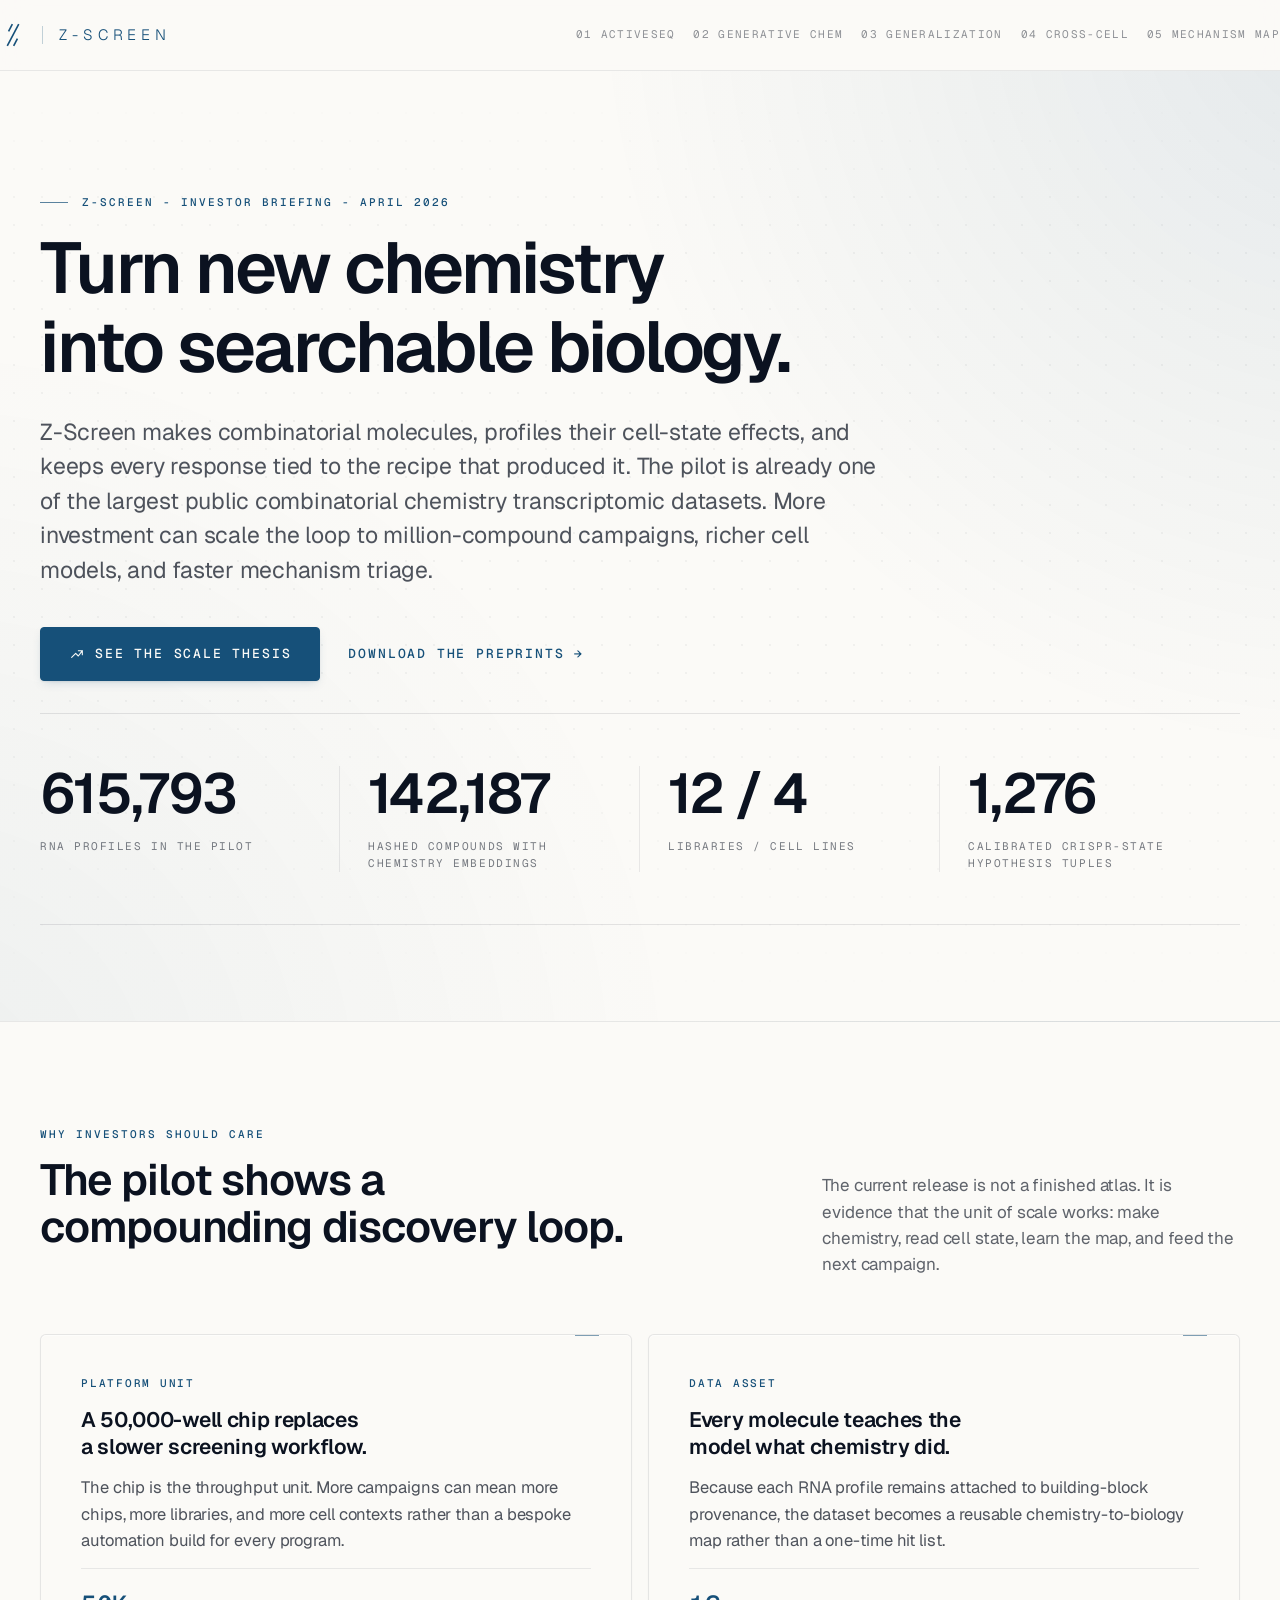
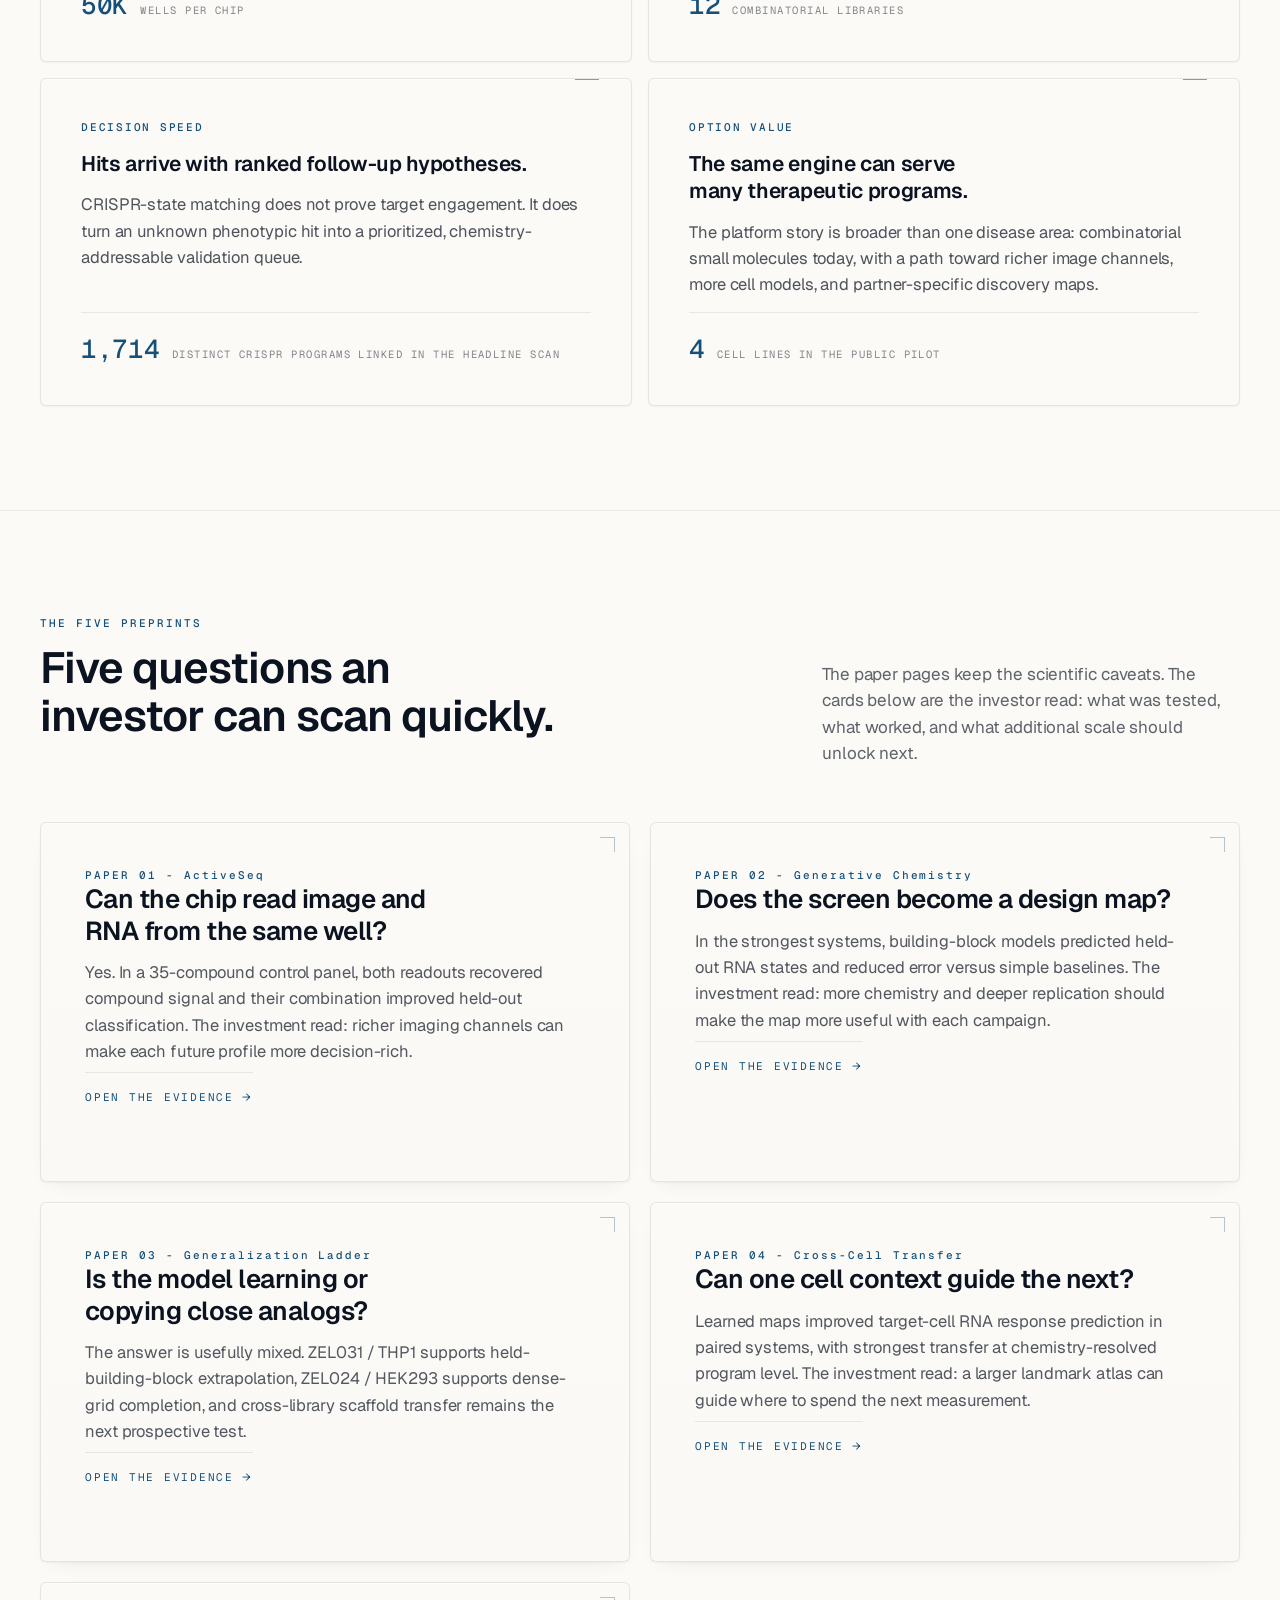
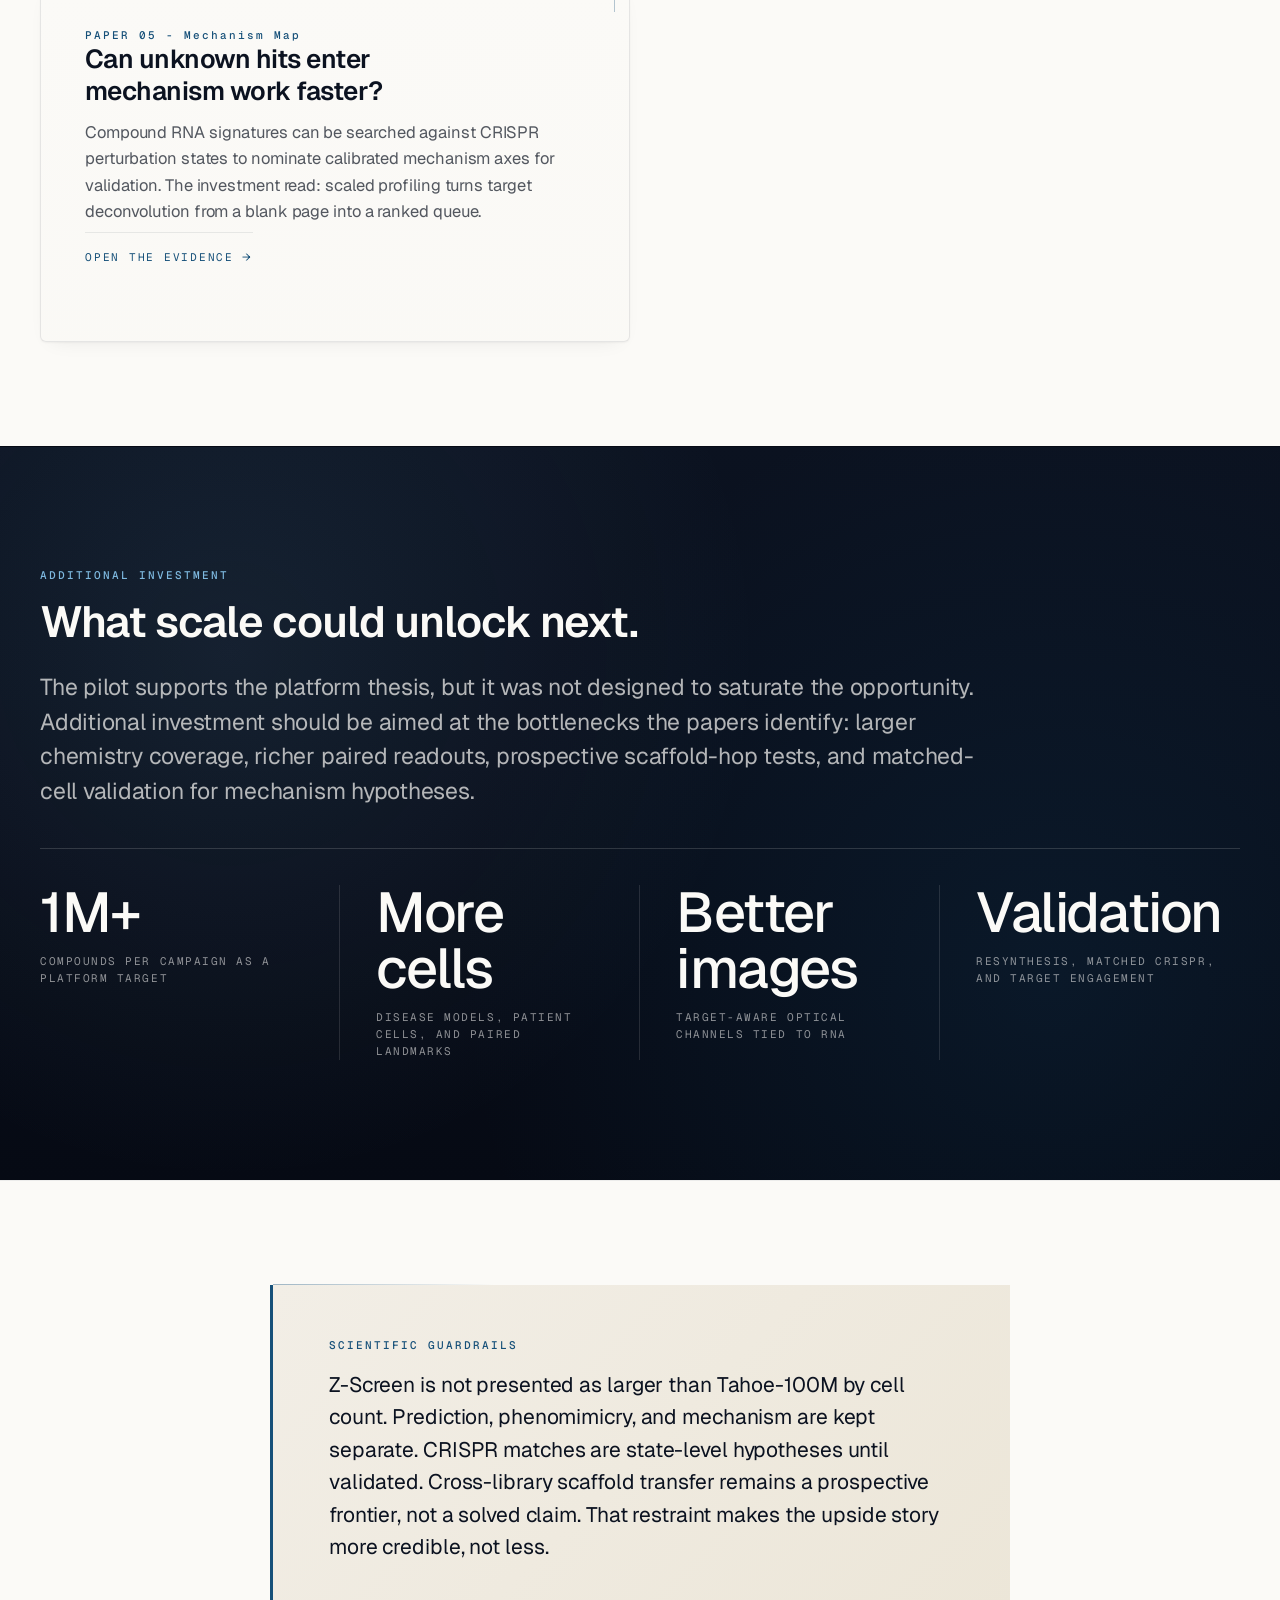
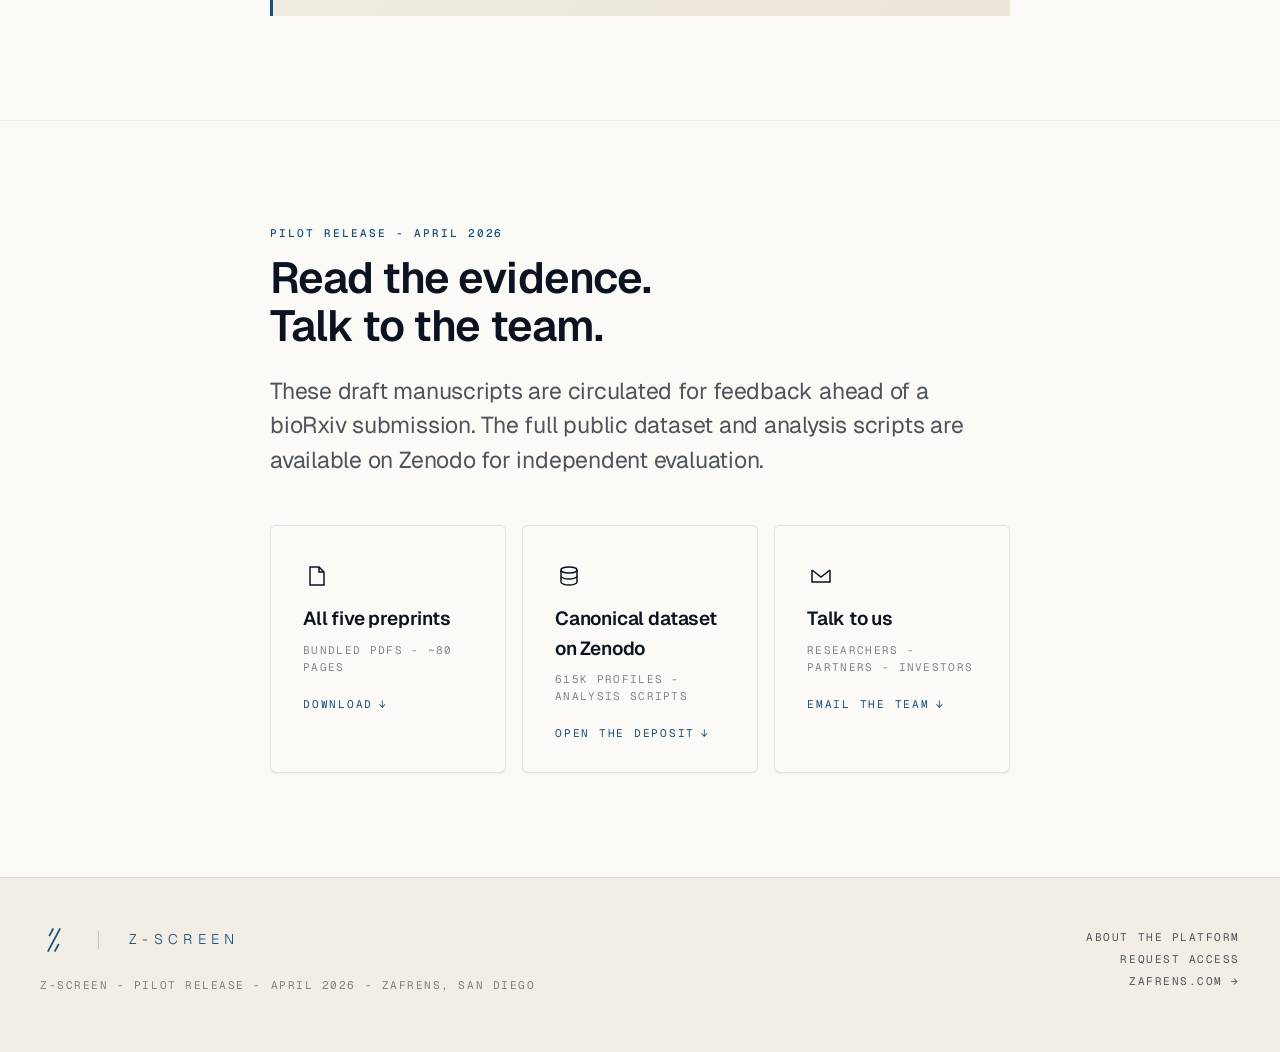
==== docs/index.html @ b179c520 "Add files via upload" ====
<!DOCTYPE html>
<html lang="en">
<head>
<meta charset="utf-8">
<meta name="viewport" content="width=device-width, initial-scale=1">
<title>Z-Screen Investor Briefing - Zafrens</title>
<meta name="description" content="Investor-facing overview of the Z-Screen pilot: chip-scale combinatorial chemistry, paired cell-state readouts, and the platform path unlocked by additional investment.">
<meta name="robots" content="noindex, nofollow">
<link rel="icon" type="image/svg+xml" href="assets/favicon.svg">
<link rel="stylesheet" href="assets/zafrens-brand.css?v=1777800000000">
<link rel="stylesheet" href="assets/site.css?v=1777800000000">
</head>
<body>

<nav class="topnav">
  <div class="wrap topnav-inner">
    <a class="topnav-brand" href="index.html">
      <img src="assets/zafrens-mark-steel.svg" alt="">
      <span class="divider"></span>
      <span class="name">Z-Screen</span>
    </a>
    <div class="topnav-papers">
      <a href="paper-01-activeseq.html">01 ActiveSeq</a>
      <a href="paper-02-generative-chemistry.html">02 Generative Chem</a>
      <a href="paper-03-generalization-ladder.html">03 Generalization</a>
      <a href="paper-04-cross-cell-transfer.html">04 Cross-Cell</a>
      <a href="paper-05-causal-genchem.html">05 Mechanism Map</a>
    </div>
  </div>
</nav>

<header class="hero">
  <div class="wrap">
    <div class="eyebrow">Z-Screen - Investor Briefing - April 2026</div>
    <h1>Turn new chemistry into searchable biology.</h1>
    <p class="lede">Z-Screen makes combinatorial molecules, profiles their cell-state effects, and keeps every response tied to the recipe that produced it. The pilot is already one of the largest public combinatorial chemistry transcriptomic datasets. More investment can scale the loop to million-compound campaigns, richer cell models, and faster mechanism triage.</p>

    <div class="hero-actions">
      <a class="btn-primary" href="#investment">
        <svg viewBox="0 0 24 24" aria-hidden="true"><path d="M4 17l6-6 4 4 6-8M14 7h6v6"/></svg>
        See the scale thesis
      </a>
      <a class="btn-secondary" href="pdfs/zscreen-pilot-release-bundle.pdf">
        Download the preprints &rarr;
      </a>
    </div>

    <div class="stat-strip" style="margin-top:32px;">
      <div class="stat"><span class="stat-num">615,793</span><span class="stat-key">RNA profiles in the pilot</span></div>
      <div class="stat"><span class="stat-num">142,187</span><span class="stat-key">Hashed compounds with chemistry embeddings</span></div>
      <div class="stat"><span class="stat-num">12 / 4</span><span class="stat-key">Libraries / cell lines</span></div>
      <div class="stat"><span class="stat-num">1,276</span><span class="stat-key">Calibrated CRISPR-state hypothesis tuples</span></div>
    </div>
  </div>
</header>

<section>
  <div class="wrap">
    <div class="section-title-row">
      <div>
        <div class="eyebrow">Why investors should care</div>
        <h2 style="margin-top:12px;max-width:24ch;">The pilot shows a compounding discovery loop.</h2>
      </div>
      <div class="section-aside" style="align-self:flex-start;padding-top:46px;">
        <p>The current release is not a finished atlas. It is evidence that the unit of scale works: make chemistry, read cell state, learn the map, and feed the next campaign.</p>
      </div>
    </div>

    <div class="findings">
      <div class="finding">
        <div class="fnum">PLATFORM UNIT</div>
        <h4>A 50,000-well chip replaces a slower screening workflow.</h4>
        <p>The chip is the throughput unit. More campaigns can mean more chips, more libraries, and more cell contexts rather than a bespoke automation build for every program.</p>
        <div class="stat-callout"><span class="v">50K</span><span class="k">Wells per chip</span></div>
      </div>
      <div class="finding">
        <div class="fnum">DATA ASSET</div>
        <h4>Every molecule teaches the model what chemistry did.</h4>
        <p>Because each RNA profile remains attached to building-block provenance, the dataset becomes a reusable chemistry-to-biology map rather than a one-time hit list.</p>
        <div class="stat-callout"><span class="v">12</span><span class="k">Combinatorial libraries</span></div>
      </div>
      <div class="finding">
        <div class="fnum">DECISION SPEED</div>
        <h4>Hits arrive with ranked follow-up hypotheses.</h4>
        <p>CRISPR-state matching does not prove target engagement. It does turn an unknown phenotypic hit into a prioritized, chemistry-addressable validation queue.</p>
        <div class="stat-callout"><span class="v">1,714</span><span class="k">Distinct CRISPR programs linked in the headline scan</span></div>
      </div>
      <div class="finding">
        <div class="fnum">OPTION VALUE</div>
        <h4>The same engine can serve many therapeutic programs.</h4>
        <p>The platform story is broader than one disease area: combinatorial small molecules today, with a path toward richer image channels, more cell models, and partner-specific discovery maps.</p>
        <div class="stat-callout"><span class="v">4</span><span class="k">Cell lines in the public pilot</span></div>
      </div>
    </div>
  </div>
</section>


<section class="papers">
  <div class="wrap">
    <div class="section-title-row">
      <div>
        <div class="eyebrow">The five preprints</div>
        <h2 style="margin-top:12px;max-width:22ch;">Five questions an investor can scan quickly.</h2>
      </div>
      <div class="section-aside" style="align-self:flex-start;padding-top:46px;">
        <p>The paper pages keep the scientific caveats. The cards below are the investor read: what was tested, what worked, and what additional scale should unlock next.</p>
      </div>
    </div>

    <div class="paper-grid">
    <a class="paper-card" href="paper-01-activeseq.html">
      <div class="card-body">
        <div class="card-num">PAPER 01 - ActiveSeq</div>
        <div class="card-title">Can the chip read image and RNA from the same well?</div>
        <div class="card-summary">Yes. In a 35-compound control panel, both readouts recovered compound signal and their combination improved held-out classification. The investment read: richer imaging channels can make each future profile more decision-rich.</div>
        <div class="card-cta">Open the evidence</div>
      </div>
    </a>

    <a class="paper-card" href="paper-02-generative-chemistry.html">
      <div class="card-body">
        <div class="card-num">PAPER 02 - Generative Chemistry</div>
        <div class="card-title">Does the screen become a design map?</div>
        <div class="card-summary">In the strongest systems, building-block models predicted held-out RNA states and reduced error versus simple baselines. The investment read: more chemistry and deeper replication should make the map more useful with each campaign.</div>
        <div class="card-cta">Open the evidence</div>
      </div>
    </a>

    <a class="paper-card" href="paper-03-generalization-ladder.html">
      <div class="card-body">
        <div class="card-num">PAPER 03 - Generalization Ladder</div>
        <div class="card-title">Is the model learning or copying close analogs?</div>
        <div class="card-summary">The answer is usefully mixed. ZEL031 / THP1 supports held-building-block extrapolation, ZEL024 / HEK293 supports dense-grid completion, and cross-library scaffold transfer remains the next prospective test.</div>
        <div class="card-cta">Open the evidence</div>
      </div>
    </a>

    <a class="paper-card" href="paper-04-cross-cell-transfer.html">
      <div class="card-body">
        <div class="card-num">PAPER 04 - Cross-Cell Transfer</div>
        <div class="card-title">Can one cell context guide the next?</div>
        <div class="card-summary">Learned maps improved target-cell RNA response prediction in paired systems, with strongest transfer at chemistry-resolved program level. The investment read: a larger landmark atlas can guide where to spend the next measurement.</div>
        <div class="card-cta">Open the evidence</div>
      </div>
    </a>

    <a class="paper-card" href="paper-05-causal-genchem.html">
      <div class="card-body">
        <div class="card-num">PAPER 05 - Mechanism Map</div>
        <div class="card-title">Can unknown hits enter mechanism work faster?</div>
        <div class="card-summary">Compound RNA signatures can be searched against CRISPR perturbation states to nominate calibrated mechanism axes for validation. The investment read: scaled profiling turns target deconvolution from a blank page into a ranked queue.</div>
        <div class="card-cta">Open the evidence</div>
      </div>
    </a>
    </div>
  </div>
</section>


<section class="scope" id="investment">
  <div class="wrap">
    <div class="eyebrow" style="color:#7eb9e0">Additional investment</div>
    <h2 style="margin-top:14px;max-width:24ch;">What scale could unlock next.</h2>
    <p class="lede" style="margin-top:24px;max-width:64ch;">The pilot supports the platform thesis, but it was not designed to saturate the opportunity. Additional investment should be aimed at the bottlenecks the papers identify: larger chemistry coverage, richer paired readouts, prospective scaffold-hop tests, and matched-cell validation for mechanism hypotheses.</p>

    <div class="scope-grid">
      <div class="scope-cell">
        <div class="scope-num">1M+</div>
        <div class="scope-key">Compounds per campaign as a platform target</div>
      </div>
      <div class="scope-cell">
        <div class="scope-num">More cells</div>
        <div class="scope-key">Disease models, patient cells, and paired landmarks</div>
      </div>
      <div class="scope-cell">
        <div class="scope-num">Better images</div>
        <div class="scope-key">Target-aware optical channels tied to RNA</div>
      </div>
      <div class="scope-cell">
        <div class="scope-num">Validation</div>
        <div class="scope-key">Resynthesis, matched CRISPR, and target engagement</div>
      </div>
    </div>
  </div>
</section>

<section>
  <div class="wrap-narrow">
    <div class="tldr">
      <div class="label">Scientific guardrails</div>
      <p>Z-Screen is not presented as larger than Tahoe-100M by cell count. Prediction, phenomimicry, and mechanism are kept separate. CRISPR matches are state-level hypotheses until validated. Cross-library scaffold transfer remains a prospective frontier, not a solved claim. That restraint makes the upside story more credible, not less.</p>
    </div>
  </div>
</section>

<section id="access">
  <div class="wrap-narrow">
    <div class="eyebrow">Pilot release - April 2026</div>
    <h2 style="margin-top:12px;max-width:24ch;">Read the evidence. Talk to the team.</h2>
    <p class="lede" style="margin-top:24px;max-width:60ch;">These draft manuscripts are circulated for feedback ahead of a bioRxiv submission. The full public dataset and analysis scripts are available on Zenodo for independent evaluation.</p>

    <div class="downloads" style="margin-top:48px;">
      <a class="dl" href="pdfs/zscreen-pilot-release-bundle.pdf">
        <div class="dl-icon"><svg viewBox="0 0 24 24" fill="none" stroke="currentColor" stroke-width="1.5"><path d="M14 3v5h5M5 21V3h9l5 5v13z"/></svg></div>
        <div class="dl-title">All five preprints</div>
        <div class="dl-meta">Bundled PDFs - ~80 pages</div>
        <div class="dl-cta">Download</div>
      </a>
      <a class="dl" href="https://zenodo.org/records/19958915" target="_blank" rel="noopener">
        <div class="dl-icon"><svg viewBox="0 0 24 24" fill="none" stroke="currentColor" stroke-width="1.5"><ellipse cx="12" cy="6" rx="8" ry="3"/><path d="M4 6v6c0 1.6 3.6 3 8 3s8-1.4 8-3V6M4 12v6c0 1.6 3.6 3 8 3s8-1.4 8-3v-6"/></svg></div>
        <div class="dl-title">Canonical dataset on Zenodo</div>
        <div class="dl-meta">615K profiles - analysis scripts</div>
        <div class="dl-cta">Open the deposit</div>
      </a>
      <a class="dl" href="mailto:z-screen@zafrens.com?subject=Z-Screen%20Pilot%20Release%20-%20feedback">
        <div class="dl-icon"><svg viewBox="0 0 24 24" fill="none" stroke="currentColor" stroke-width="1.5"><path d="M3 6l9 7 9-7M3 6v12h18V6"/></svg></div>
        <div class="dl-title">Talk to us</div>
        <div class="dl-meta">Researchers - partners - investors</div>
        <div class="dl-cta">Email the team</div>
      </a>
    </div>
  </div>
</section>

<footer class="site-footer">
  <div class="wrap row">
    <div>
      <span class="zf-lockup" style="font-size:24px;color:var(--zf-steel);">
        <img src="assets/zafrens-mark-steel.svg" alt="" style="height:28px;width:auto;">
        <span class="zf-lockup__divider" style="height:18px;"></span>
        <span class="zf-wordmark" style="font-size:14px;">Z-Screen</span>
      </span>
      <div class="meta" style="margin-top:14px;">Z-Screen - Pilot Release - April 2026 - Zafrens, San Diego</div>
    </div>
    <div class="meta" style="text-align:right;line-height:2;">
      <a href="platform.html">About the platform</a><br>
      <a href="#access">Request access</a><br>
      <a href="https://zafrens.com" target="_blank" rel="noopener">zafrens.com &rarr;</a>
    </div>
  </div>
</footer>

</body>
</html>
---- docs/assets/zafrens-brand.css ----
/* Zafrens brand tokens */
@import url('https://fonts.googleapis.com/css2?family=Geist:wght@300;400;500;600;700&family=Geist+Mono:wght@400;500&display=swap');

:root {
  --zf-steel: #165079;
  --zf-night: #0B1220;
  --zf-paper: #FBFAF7;
  --zf-bone:  #F2EEE6;

  --zf-font-wordmark: 'Geist', system-ui, -apple-system, sans-serif;
  --zf-font-ui:       'Geist', system-ui, -apple-system, sans-serif;
  --zf-font-mono:     'Geist Mono', ui-monospace, monospace;

  --zf-wordmark-weight:   300;
  --zf-wordmark-tracking: 0.38em;
  --zf-wordmark-transform: uppercase;
}

.zf-wordmark {
  font-family: var(--zf-font-wordmark);
  font-weight: var(--zf-wordmark-weight);
  letter-spacing: var(--zf-wordmark-tracking);
  text-transform: var(--zf-wordmark-transform);
  color: var(--zf-steel);
}

.zf-lockup {
  display: inline-flex;
  align-items: center;
  gap: 1.25em;
}
.zf-lockup__divider {
  width: 1px;
  height: 0.6em;
  background: currentColor;
  opacity: 0.25;
}
---- docs/assets/site.css ----
/* ============================================================
   Z-Screen Pilot Release - site styles
   Built on Zafrens brand tokens (zafrens-brand.css)
   ============================================================ */

@import url('https://fonts.googleapis.com/css2?family=Inter+Tight:wght@300;400;500;600;700&family=JetBrains+Mono:wght@400;500&display=swap');

* { margin: 0; padding: 0; box-sizing: border-box; }

html { -webkit-font-smoothing: antialiased; text-rendering: optimizeLegibility; }

body {
  font-family: var(--zf-font-ui);
  background: var(--zf-paper);
  color: var(--zf-night);
  font-size: 17px;
  line-height: 1.55;
  font-weight: 400;
  letter-spacing: -0.005em;
}

/* ---------- Layout ---------- */

.wrap { max-width: 1180px; margin: 0 auto; padding: 0 32px; }
.wrap-narrow { max-width: 760px; margin: 0 auto; padding: 0 32px; }

@media (max-width: 640px) {
  .wrap, .wrap-narrow { padding: 0 20px; }
  body { font-size: 16px; }
}

/* ---------- Top nav ---------- */

.topnav {
  border-bottom: 1px solid rgba(11,18,32,0.08);
  position: sticky;
  top: 0;
  z-index: 50;
  backdrop-filter: saturate(140%) blur(8px);
  background: rgba(251,250,247,0.92);
}
.topnav-inner {
  display: flex;
  align-items: center;
  justify-content: space-between;
  padding: 18px 0;
  gap: 32px;
}
.topnav-brand { display: inline-flex; align-items: center; gap: 0.9em; color: var(--zf-steel); text-decoration: none; }
.topnav-brand img { height: 26px; width: auto; }
.topnav-brand .divider { width: 1px; height: 18px; background: currentColor; opacity: 0.25; }
.topnav-brand .name {
  font-family: var(--zf-font-wordmark);
  font-weight: 300;
  letter-spacing: 0.32em;
  text-transform: uppercase;
  font-size: 14px;
  color: var(--zf-steel);
}

.topnav-papers {
  display: flex;
  align-items: center;
  gap: 18px;
}
.topnav-papers a {
  font-family: var(--zf-font-mono);
  font-size: 11px;
  letter-spacing: 0.12em;
  text-transform: uppercase;
  text-decoration: none;
  color: var(--zf-night);
  opacity: 0.45;
  transition: opacity 0.15s;
}
.topnav-papers a:hover { opacity: 1; }
.topnav-papers a.active { opacity: 1; color: var(--zf-steel); }

@media (max-width: 900px) {
  .topnav-inner {
    flex-direction: column;
    align-items: stretch;
    gap: 0;
    padding: 12px 0 0;
  }
  .topnav-brand {
    align-self: flex-start;
    padding-bottom: 10px;
  }
  .topnav-papers {
    display: flex;
    flex-wrap: nowrap;
    overflow-x: auto;
    -webkit-overflow-scrolling: touch;
    scrollbar-width: none;
    gap: 18px;
    padding: 10px 0;
    border-top: 1px solid rgba(11,18,32,0.06);
    -webkit-mask-image: linear-gradient(to right, black 0, black calc(100% - 24px), transparent 100%);
            mask-image: linear-gradient(to right, black 0, black calc(100% - 24px), transparent 100%);
  }
  .topnav-papers::-webkit-scrollbar { display: none; }
  .topnav-papers a {
    flex-shrink: 0;
    white-space: nowrap;
  }
}

/* ---------- Type ---------- */

h1, h2, h3, h4 {
  font-family: var(--zf-font-ui);
  color: var(--zf-night);
  letter-spacing: -0.022em;
  line-height: 1.1;
  font-weight: 600;
  text-wrap: balance;
}

h1 { font-size: clamp(40px, 5.4vw, 68px); font-weight: 600; letter-spacing: -0.03em; }
h2 { font-size: clamp(28px, 3.4vw, 40px); font-weight: 600; }
h3 { font-size: 22px; font-weight: 600; letter-spacing: -0.015em; }
h4 { font-size: 16px; font-weight: 600; }

p { text-wrap: pretty; }
p + p { margin-top: 1em; }

a { color: var(--zf-steel); }

.eyebrow {
  font-family: var(--zf-font-mono);
  font-size: 11px;
  letter-spacing: 0.18em;
  text-transform: uppercase;
  color: var(--zf-steel);
  font-weight: 500;
}

.lede {
  font-size: clamp(19px, 1.8vw, 22px);
  line-height: 1.5;
  color: rgba(11,18,32,0.72);
  font-weight: 400;
  letter-spacing: -0.01em;
}

.muted { color: rgba(11,18,32,0.55); }
.tiny { font-size: 13px; }
.mono { font-family: var(--zf-font-mono); }

/* ---------- Hero (intro page) ---------- */

.hero {
  padding: 72px 0 80px;
  border-bottom: 1px solid rgba(11,18,32,0.08);
}
.hero h1 {
  margin-top: 18px;
  max-width: 16ch;
}
.hero .lede {
  margin-top: 28px;
  max-width: 56ch;
}

/* ---------- Stat strip ---------- */

.stat-strip {
  display: grid;
  grid-template-columns: repeat(4, 1fr);
  gap: 0;
  border-top: 1px solid rgba(11,18,32,0.1);
  border-bottom: 1px solid rgba(11,18,32,0.1);
  padding: 36px 0;
}
.stat-strip .stat {
  padding: 0 28px;
  border-right: 1px solid rgba(11,18,32,0.08);
}
.stat-strip .stat:first-child { padding-left: 0; }
.stat-strip .stat:last-child { border-right: 0; padding-right: 0; }

.stat .stat-num,
.stat .n {
  font-size: clamp(28px, 3vw, 38px);
  font-weight: 600;
  color: var(--zf-night);
  letter-spacing: -0.025em;
  line-height: 1;
  display: block;
}
.stat .stat-key,
.stat .l {
  font-family: var(--zf-font-mono);
  font-size: 11px;
  letter-spacing: 0.14em;
  text-transform: uppercase;
  color: rgba(11,18,32,0.55);
  margin-top: 12px;
  display: block;
}

@media (max-width: 720px) {
  .stat-strip { grid-template-columns: repeat(2, 1fr); gap: 24px 0; }
  .stat-strip .stat { padding: 0 20px; border-right: 1px solid rgba(11,18,32,0.08); }
  .stat-strip .stat:nth-child(2) { border-right: 0; }
  .stat-strip .stat:nth-child(2n+1) { padding-left: 0; }
  .stat-strip .stat:nth-child(2n) { padding-right: 0; }
}

/* ---------- Section ---------- */

section { padding: 72px 0; }
section.section-tight { padding: 48px 0; }
section + section { border-top: 1px solid rgba(11,18,32,0.08); }

.section-title-row {
  display: flex;
  align-items: baseline;
  justify-content: space-between;
  gap: 24px;
  margin-bottom: 40px;
}
.section-aside {
  max-width: 36ch;
  font-size: 15px;
  line-height: 1.55;
  color: rgba(11,18,32,0.65);
}

/* ---------- Paper grid (intro) ---------- */

.paper-grid {
  display: grid;
  grid-template-columns: repeat(2, 1fr);
  gap: 20px;
  background: transparent;
  border: 0;
}
@media (max-width: 760px) {
  .paper-grid { grid-template-columns: 1fr; gap: 16px; }
}

.paper-card {
  background:
    linear-gradient(180deg, var(--zf-paper) 0%, color-mix(in oklab, var(--zf-paper) 92%, var(--zf-bone) 8%) 100%);
  padding: 36px 36px 32px;
  text-decoration: none;
  color: inherit;
  display: flex;
  flex-direction: column;
  gap: 18px;
  position: relative;
  min-height: 320px;
  border: 1px solid rgba(11,18,32,0.09);
  border-radius: 6px;
  box-shadow:
    0 1px 0 rgba(255,255,255,0.6) inset,
    0 1px 2px rgba(11,18,32,0.04),
    0 8px 20px -12px rgba(11,18,32,0.10);
  transition:
    transform 0.25s cubic-bezier(.2,.7,.2,1),
    box-shadow 0.25s cubic-bezier(.2,.7,.2,1),
    border-color 0.2s,
    background 0.2s;
  overflow: hidden;
}
.paper-card .card-title + .card-summary { margin-top: 12px; }

/* Top-right corner mark — a mono crosshair-style ornament */
.paper-card::before {
  content: '';
  position: absolute;
  top: 14px; right: 14px;
  width: 14px; height: 14px;
  border-top: 1px solid rgba(22,80,121,0.45);
  border-right: 1px solid rgba(22,80,121,0.45);
  opacity: 0.7;
  transition: opacity 0.2s, transform 0.25s;
}
.paper-card:hover::before { opacity: 1; transform: translate(2px, -2px); }

.paper-card:hover {
  transform: translateY(-2px);
  border-color: rgba(22,80,121,0.35);
  box-shadow:
    0 1px 0 rgba(255,255,255,0.6) inset,
    0 2px 4px rgba(11,18,32,0.05),
    0 24px 40px -22px rgba(11,18,32,0.22);
}
.paper-card .card-num {
  font-family: var(--zf-font-mono);
  font-size: 11px;
  letter-spacing: 0.18em;
  color: var(--zf-steel);
  font-weight: 500;
}
.paper-card .card-title {
  font-size: 24px;
  font-weight: 600;
  letter-spacing: -0.02em;
  line-height: 1.2;
  color: var(--zf-night);
  text-wrap: balance;
  transition: color 0.2s;
}
.paper-card:hover .card-title { color: var(--zf-steel); }
.paper-card .card-summary {
  font-size: 15.5px;
  line-height: 1.55;
  color: rgba(11,18,32,0.7);
  flex: 1;
}
.paper-card .card-cta {
  font-family: var(--zf-font-mono);
  font-size: 11px;
  letter-spacing: 0.16em;
  text-transform: uppercase;
  color: var(--zf-steel);
  display: inline-flex;
  align-items: center;
  gap: 8px;
  margin-top: 8px;
  padding-top: 16px;
  border-top: 1px solid rgba(11,18,32,0.08);
}
.paper-card .card-cta::after {
  content: "\2192";
  transition: transform 0.2s;
  font-family: var(--zf-font-ui);
}
.paper-card:hover .card-cta::after { transform: translateX(4px); }

/* ---------- Paper hero (paper detail page) ---------- */

.paper-hero {
  padding: 64px 0 56px;
  border-bottom: 1px solid rgba(11,18,32,0.08);
}
.paper-hero .crumb {
  font-family: var(--zf-font-mono);
  font-size: 11px;
  letter-spacing: 0.16em;
  text-transform: uppercase;
  color: rgba(11,18,32,0.55);
  margin-bottom: 24px;
}
.paper-hero .crumb a { color: rgba(11,18,32,0.55); text-decoration: none; }
.paper-hero .crumb a:hover { color: var(--zf-steel); }
.paper-hero .crumb .sep { margin: 0 10px; opacity: 0.5; }
.paper-hero .pnum {
  font-family: var(--zf-font-mono);
  font-size: 13px;
  letter-spacing: 0.18em;
  color: var(--zf-steel);
  font-weight: 500;
  margin-bottom: 16px;
}
.paper-hero h1 {
  font-size: clamp(34px, 4.6vw, 56px);
  max-width: 22ch;
}
.paper-hero .paper-lede {
  margin-top: 28px;
  max-width: 60ch;
  font-size: clamp(18px, 1.5vw, 21px);
  line-height: 1.5;
  color: rgba(11,18,32,0.72);
}

/* ---------- Hero figure (per-paper data-viz) ---------- */

.hero-figure {
  margin-top: 48px;
  padding: 32px;
  background: var(--zf-night);
  color: var(--zf-paper);
  border-radius: 4px;
  position: relative;
  overflow: hidden;
}
.hero-figure .figcaption {
  font-family: var(--zf-font-mono);
  font-size: 11px;
  letter-spacing: 0.14em;
  text-transform: uppercase;
  color: rgba(251,250,247,0.55);
  margin-top: 24px;
}

/* ---------- TL;DR card ---------- */

.tldr {
  padding: 36px 40px;
  background: var(--zf-bone);
  border-left: 2px solid var(--zf-steel);
  margin: 0;
}
.tldr .label {
  font-family: var(--zf-font-mono);
  font-size: 11px;
  letter-spacing: 0.18em;
  text-transform: uppercase;
  color: var(--zf-steel);
  margin-bottom: 14px;
  font-weight: 500;
}
.tldr p {
  font-size: 19px;
  line-height: 1.55;
  color: var(--zf-night);
  letter-spacing: -0.005em;
}

/* ---------- Two-col layout ---------- */

.two-col {
  display: grid;
  grid-template-columns: 220px 1fr;
  gap: 56px;
  align-items: start;
}
@media (max-width: 800px) {
  .two-col { grid-template-columns: 1fr; gap: 16px; }
}
.two-col .col-label {
  font-family: var(--zf-font-mono);
  font-size: 11px;
  letter-spacing: 0.18em;
  text-transform: uppercase;
  color: var(--zf-steel);
  font-weight: 500;
  position: sticky;
  top: 90px;
}
.two-col .col-body p { font-size: 17.5px; line-height: 1.65; max-width: 68ch; }
.two-col .col-body p + p { margin-top: 1.1em; }

/* ---------- Findings grid ---------- */

.findings {
  display: grid;
  grid-template-columns: repeat(2, 1fr);
  gap: 16px;
  background: transparent;
  border: 0;
}
@media (max-width: 720px) {
  .findings { grid-template-columns: 1fr; gap: 14px; }
}
.finding {
  background: var(--zf-paper);
  padding: 32px 32px 28px;
  display: flex;
  flex-direction: column;
  gap: 12px;
  border: 1px solid rgba(11,18,32,0.09);
  border-radius: 6px;
  box-shadow:
    0 1px 0 rgba(255,255,255,0.6) inset,
    0 1px 2px rgba(11,18,32,0.04);
  position: relative;
  transition: transform 0.25s cubic-bezier(.2,.7,.2,1), box-shadow 0.25s, border-color 0.2s;
}
.finding::before {
  content: '';
  position: absolute;
  top: 0; right: 32px;
  width: 24px; height: 1px;
  background: var(--zf-steel);
  opacity: 0.55;
}
.finding:hover {
  transform: translateY(-1px);
  border-color: rgba(22,80,121,0.3);
  box-shadow:
    0 1px 0 rgba(255,255,255,0.6) inset,
    0 12px 24px -16px rgba(11,18,32,0.18);
}
.finding .fnum {
  font-family: var(--zf-font-mono);
  font-size: 11px;
  letter-spacing: 0.16em;
  color: var(--zf-steel);
  font-weight: 500;
}
.finding h4 {
  font-size: 19px;
  font-weight: 600;
  letter-spacing: -0.015em;
  line-height: 1.3;
  text-wrap: balance;
}
.finding p {
  color: rgba(11,18,32,0.72);
  font-size: 15.5px;
  line-height: 1.55;
}
.finding .stat-callout {
  margin-top: auto;
  padding-top: 16px;
  border-top: 1px solid rgba(11,18,32,0.08);
  display: flex;
  align-items: baseline;
  gap: 12px;
}
.finding .stat-callout .v {
  font-family: var(--zf-font-mono);
  font-size: 22px;
  font-weight: 500;
  color: var(--zf-steel);
  letter-spacing: -0.01em;
}
.finding .stat-callout .k {
  font-family: var(--zf-font-mono);
  font-size: 10.5px;
  letter-spacing: 0.14em;
  text-transform: uppercase;
  color: rgba(11,18,32,0.5);
}

/* ---------- Downloads ---------- */

.downloads {
  display: grid;
  grid-template-columns: repeat(3, 1fr);
  gap: 16px;
  background: transparent;
  border: 0;
}
@media (max-width: 720px) {
  .downloads { grid-template-columns: 1fr; gap: 14px; }
}
.dl {
  background: var(--zf-paper);
  padding: 28px 28px 24px;
  text-decoration: none;
  color: inherit;
  display: flex;
  flex-direction: column;
  gap: 8px;
  border: 1px solid rgba(11,18,32,0.1);
  border-radius: 6px;
  box-shadow:
    0 1px 0 rgba(255,255,255,0.6) inset,
    0 1px 2px rgba(11,18,32,0.04);
  transition: background 0.2s, color 0.2s, transform 0.25s cubic-bezier(.2,.7,.2,1), box-shadow 0.25s, border-color 0.2s;
}
.dl:hover {
  background: var(--zf-night);
  color: var(--zf-paper);
  transform: translateY(-2px);
  border-color: var(--zf-night);
  box-shadow: 0 18px 32px -18px rgba(11,18,32,0.4);
}
.dl:hover .dl-meta { color: rgba(251,250,247,0.6); }
.dl:hover .dl-cta { color: var(--zf-paper); }
.dl-icon {
  width: 28px; height: 28px;
  display: flex; align-items: center; justify-content: center;
  margin-bottom: 6px;
}
.dl-icon svg { width: 24px; height: 24px; }
.dl-title {
  font-size: 17px;
  font-weight: 600;
  letter-spacing: -0.01em;
}
.dl-meta {
  font-family: var(--zf-font-mono);
  font-size: 11px;
  letter-spacing: 0.12em;
  text-transform: uppercase;
  color: rgba(11,18,32,0.5);
}
.dl-cta {
  margin-top: 12px;
  font-family: var(--zf-font-mono);
  font-size: 11px;
  letter-spacing: 0.16em;
  text-transform: uppercase;
  color: var(--zf-steel);
  display: inline-flex;
  align-items: center;
  gap: 6px;
}
.dl-cta::after { content: "\2193"; }

/* ---------- Prev/next nav ---------- */

.paper-nav {
  display: grid;
  grid-template-columns: 1fr 1fr;
  gap: 16px;
  background: transparent;
  border: 0;
  margin-top: 0;
}
@media (max-width: 640px) { .paper-nav { grid-template-columns: 1fr; gap: 12px; } }
.paper-nav a {
  background: var(--zf-paper);
  padding: 28px 32px;
  text-decoration: none;
  color: inherit;
  display: flex;
  flex-direction: column;
  gap: 6px;
  border: 1px solid rgba(11,18,32,0.09);
  border-radius: 6px;
  box-shadow:
    0 1px 0 rgba(255,255,255,0.6) inset,
    0 1px 2px rgba(11,18,32,0.04);
  transition: background 0.2s, transform 0.25s cubic-bezier(.2,.7,.2,1), box-shadow 0.25s, border-color 0.2s;
}
.paper-nav a:hover {
  background: var(--zf-bone);
  transform: translateY(-2px);
  border-color: rgba(22,80,121,0.3);
  box-shadow:
    0 1px 0 rgba(255,255,255,0.6) inset,
    0 12px 24px -16px rgba(11,18,32,0.18);
}
.paper-nav .label {
  font-family: var(--zf-font-mono);
  font-size: 10.5px;
  letter-spacing: 0.18em;
  text-transform: uppercase;
  color: rgba(11,18,32,0.5);
}
.paper-nav .ttl {
  font-size: 17px;
  font-weight: 600;
  letter-spacing: -0.015em;
  color: var(--zf-night);
}
.paper-nav .next { text-align: right; }

/* ---------- Footer ---------- */

footer.site-footer {
  padding: 48px 0 56px;
  border-top: 1px solid rgba(11,18,32,0.08);
  background: var(--zf-bone);
}
.site-footer .row {
  display: flex;
  justify-content: space-between;
  align-items: flex-start;
  gap: 32px;
  flex-wrap: wrap;
}
.site-footer .meta {
  font-family: var(--zf-font-mono);
  font-size: 11px;
  letter-spacing: 0.14em;
  text-transform: uppercase;
  color: rgba(11,18,32,0.5);
  line-height: 1.8;
}
.site-footer a { color: rgba(11,18,32,0.7); text-decoration: none; }
.site-footer a:hover { color: var(--zf-steel); }

/* ---------- Pilot scope (intro) ---------- */

.scope {
  background: var(--zf-night);
  color: var(--zf-paper);
  padding: 56px 0;
}
.scope .lede { color: rgba(251,250,247,0.7); }
.scope h2 { color: var(--zf-paper); }

.scope .scope-grid {
  display: grid;
  grid-template-columns: repeat(4, 1fr);
  gap: 0;
  margin-top: 40px;
  border-top: 1px solid rgba(251,250,247,0.15);
  padding-top: 36px;
}
@media (max-width: 720px) {
  .scope .scope-grid { grid-template-columns: repeat(2,1fr); gap: 32px 0; }
}

.scope-cell {
  padding: 0 28px;
  border-right: 1px solid rgba(251,250,247,0.12);
}
.scope-cell:first-child { padding-left: 0; }
.scope-cell:last-child { border-right: 0; padding-right: 0; }
.scope-num {
  font-size: clamp(28px, 3vw, 38px);
  font-weight: 600;
  color: var(--zf-paper);
  letter-spacing: -0.025em;
  line-height: 1;
}
.scope-key {
  font-family: var(--zf-font-mono);
  font-size: 11px;
  letter-spacing: 0.14em;
  text-transform: uppercase;
  color: rgba(251,250,247,0.55);
  margin-top: 12px;
}

/* ============================================================
   Pass 2 - Visual refresh for full-screen laptop rendering
   Scales typography on wide viewports, adds hero backdrop,
   strengthens dark sections, refines card affordances.
   ============================================================ */

/* Wider content on big screens */
@media (min-width: 1280px) {
  .wrap { max-width: 1280px; padding: 0 40px; }
  .wrap-narrow { max-width: 820px; padding: 0 40px; }
}
@media (min-width: 1600px) {
  .wrap { max-width: 1360px; }
  .wrap-narrow { max-width: 860px; }
}

/* Larger typography on big screens */
@media (min-width: 1280px) {
  body { font-size: 18px; }
  h1 { font-size: clamp(56px, 5.6vw, 96px); letter-spacing: -0.035em; }
  h2 { font-size: clamp(34px, 3.4vw, 48px); }
  h3 { font-size: 26px; }
  .lede { font-size: 23px; line-height: 1.5; }
  .paper-hero h1 { font-size: clamp(44px, 4.8vw, 68px); }
  .paper-hero .paper-lede { font-size: 22px; }
}

/* Section rhythm scales on big screens */
@media (min-width: 1280px) {
  section { padding: 104px 0; }
  .hero { padding: 112px 0 96px; }
  .paper-hero { padding: 80px 0 64px; }
}

/* Hero backdrop: subtle dot grid + corner accent gradient */
.hero {
  position: relative;
  overflow: hidden;
  background:
    radial-gradient(circle at calc(100% + 80px) -80px, rgba(22,80,121,0.10), transparent 45%),
    radial-gradient(circle at -80px calc(100% + 80px), rgba(22,80,121,0.06), transparent 45%),
    var(--zf-paper);
}
.hero::before {
  content: '';
  position: absolute;
  inset: 0;
  background-image: radial-gradient(circle, rgba(11,18,32,0.05) 1px, transparent 1.6px);
  background-size: 28px 28px;
  background-position: 0 0;
  pointer-events: none;
  -webkit-mask-image: linear-gradient(to bottom, transparent 0%, black 18%, black 65%, transparent 100%);
          mask-image: linear-gradient(to bottom, transparent 0%, black 18%, black 65%, transparent 100%);
  opacity: 0.9;
}
.hero .wrap { position: relative; z-index: 1; }

/* Hero h1: a vertical accent line on the eyebrow */
.hero .eyebrow {
  display: inline-flex;
  align-items: center;
  gap: 14px;
}
.hero .eyebrow::before {
  content: '';
  display: inline-block;
  width: 28px;
  height: 1px;
  background: var(--zf-steel);
  opacity: 0.7;
}

/* Stat strip: stronger numbers, top accent line on hover */
.stat-strip { padding: 44px 0; }
@media (min-width: 1280px) {
  .stat-strip { padding: 52px 0; }
  .stat .stat-num, .stat .n { font-size: 56px; letter-spacing: -0.03em; }
  .stat .stat-key, .stat .l { margin-top: 16px; }
}
.stat {
  position: relative;
}
.stat::before {
  content: '';
  position: absolute;
  top: -1px; left: 0;
  width: 0; height: 2px;
  background: var(--zf-steel);
  transition: width 0.3s ease;
}
.stat-strip:hover .stat::before { width: 32px; }
.stat:hover::before { width: 64px; }

/* Section title row: cleaner large-screen layout */
@media (min-width: 1280px) {
  .section-title-row { gap: 56px; margin-bottom: 56px; }
  .section-aside { font-size: 17px; max-width: 38ch; }
}

/* Paper card hover: steel accent stripe along the left edge */
.paper-card::after {
  content: '';
  position: absolute;
  left: 0; top: 0; bottom: 0;
  width: 0;
  background: var(--zf-steel);
  transition: width 0.22s ease;
  pointer-events: none;
}
.paper-card:hover::after { width: 3px; }
@media (min-width: 1280px) {
  .paper-card { padding: 44px 44px 40px; min-height: 360px; }
  .paper-card .card-title { font-size: 26px; }
  .paper-card .card-summary { font-size: 16.5px; line-height: 1.6; }
}

/* TL;DR: more presence */
.tldr {
  padding: 40px 44px;
  background: linear-gradient(135deg, var(--zf-bone) 0%, #ece6d8 100%);
  border-left-width: 3px;
  position: relative;
}
.tldr::before {
  content: '';
  position: absolute;
  top: -1px; left: 0; right: 0;
  height: 1px;
  background: linear-gradient(to right, var(--zf-steel) 0%, transparent 30%);
  opacity: 0.4;
}
@media (min-width: 1280px) {
  .tldr { padding: 52px 56px; }
  .tldr p { font-size: 21px; line-height: 1.55; }
}

/* Hero figure: depth + gradient */
.hero-figure {
  background: linear-gradient(160deg, #0E1726 0%, #070C16 100%);
  padding: 40px;
  border-radius: 8px;
  box-shadow:
    0 28px 56px -20px rgba(11,18,32,0.28),
    0 6px 14px rgba(11,18,32,0.08);
  position: relative;
  overflow: hidden;
}
.hero-figure::before {
  content: '';
  position: absolute;
  inset: 0;
  background:
    radial-gradient(circle at 0% 0%, rgba(126,185,224,0.10), transparent 40%),
    radial-gradient(circle at 100% 100%, rgba(22,80,121,0.18), transparent 50%);
  pointer-events: none;
}
.hero-figure svg, .hero-figure .figcaption { position: relative; z-index: 1; }
@media (min-width: 1280px) {
  .hero-figure { padding: 56px; }
}

/* Findings grid: more spacious cards on wide screens */
@media (min-width: 1280px) {
  .finding { padding: 40px 40px 36px; gap: 14px; }
  .finding h4 { font-size: 21px; }
  .finding p { font-size: 16.5px; line-height: 1.6; }
  .finding .stat-callout .v { font-size: 26px; }
}

/* Downloads: spacious on wide screens */
@media (min-width: 1280px) {
  .dl { padding: 36px 32px 30px; }
  .dl-title { font-size: 19px; }
}

/* Two-col Why-it-matters: better large-screen scale */
@media (min-width: 1280px) {
  .two-col { grid-template-columns: 240px 1fr; gap: 72px; }
  .two-col .col-body p { font-size: 19px; line-height: 1.65; }
}

/* Top nav: refined */
.topnav {
  background: rgba(251,250,247,0.85);
  backdrop-filter: saturate(180%) blur(14px);
  -webkit-backdrop-filter: saturate(180%) blur(14px);
}
@media (min-width: 1280px) {
  .topnav-inner { padding: 22px 0; }
  .topnav-brand .name { font-size: 15px; }
}

/* Scope section: deeper gradient + ambient glow */
.scope {
  background: linear-gradient(180deg, var(--zf-night) 0%, #060A14 100%);
  padding: 96px 0;
  position: relative;
  overflow: hidden;
}
.scope::before {
  content: '';
  position: absolute;
  inset: 0;
  background:
    radial-gradient(circle at 18% 28%, rgba(126,185,224,0.10), transparent 45%),
    radial-gradient(circle at 82% 72%, rgba(22,80,121,0.18), transparent 50%);
  pointer-events: none;
}
.scope .wrap { position: relative; z-index: 1; }
@media (min-width: 1280px) {
  .scope { padding: 120px 0; }
  .scope-num { font-size: 56px; font-weight: 500; }
  .scope-cell { padding: 0 36px; }
}

/* Paper hero: subtle accent on detail pages */
.paper-hero {
  position: relative;
  background:
    radial-gradient(circle at calc(100% + 60px) 0%, rgba(22,80,121,0.06), transparent 40%),
    var(--zf-paper);
  overflow: hidden;
}
.paper-hero .pnum {
  display: inline-flex;
  align-items: center;
  gap: 12px;
}
.paper-hero .pnum::before {
  content: '';
  display: inline-block;
  width: 22px;
  height: 1px;
  background: var(--zf-steel);
  opacity: 0.7;
}

/* Section dividers a touch lighter */
section + section { border-top: 1px solid rgba(11,18,32,0.06); }

/* Footer: more presence */
.site-footer { padding: 56px 0 64px; }
@media (min-width: 1280px) { .site-footer { padding: 72px 0 80px; } }

/* Smooth font hinting for big sizes */
@media (min-width: 1280px) {
  body { -webkit-font-smoothing: antialiased; -moz-osx-font-smoothing: grayscale; }
}

/* Anchor underline on hover for inline links */
.col-body a, .lede a, .tldr a { text-decoration: underline; text-decoration-color: rgba(22,80,121,0.4); text-underline-offset: 3px; }
.col-body a:hover, .lede a:hover, .tldr a:hover { text-decoration-color: var(--zf-steel); }

/* ============================================================
   Hero CTA buttons + metadata strip (paper detail pages)
   Promoted from v2 prototype after sign-off.
   ============================================================ */

.hero-actions {
  display: flex;
  gap: 16px;
  align-items: center;
  margin-top: 32px;
  flex-wrap: wrap;
}

.btn-primary {
  background: var(--zf-steel);
  color: var(--zf-paper);
  padding: 14px 24px;
  border-radius: 4px;
  text-decoration: none;
  font-family: var(--zf-font-mono);
  font-size: 12px;
  letter-spacing: 0.14em;
  text-transform: uppercase;
  font-weight: 500;
  display: inline-flex;
  align-items: center;
  gap: 10px;
  transition: background 0.2s, border-color 0.2s, transform 0.2s, box-shadow 0.2s;
  border: 1px solid var(--zf-steel);
  box-shadow: 0 1px 2px rgba(11,18,32,0.06), 0 4px 10px -4px rgba(22,80,121,0.25);
}
.btn-primary:hover {
  background: var(--zf-night);
  border-color: var(--zf-night);
  transform: translateY(-1px);
  box-shadow: 0 2px 4px rgba(11,18,32,0.08), 0 12px 22px -8px rgba(11,18,32,0.3);
}
.btn-primary svg {
  width: 16px;
  height: 16px;
  stroke: currentColor;
  fill: none;
  stroke-width: 1.6;
  stroke-linecap: round;
  stroke-linejoin: round;
}

.btn-secondary {
  color: var(--zf-steel);
  text-decoration: none;
  font-family: var(--zf-font-mono);
  font-size: 12px;
  letter-spacing: 0.14em;
  text-transform: uppercase;
  font-weight: 500;
  padding: 14px 8px;
  display: inline-flex;
  align-items: center;
  gap: 8px;
  transition: color 0.2s, transform 0.2s;
}
.btn-secondary:hover {
  color: var(--zf-night);
  transform: translateX(2px);
}

.hero-meta {
  font-family: var(--zf-font-mono);
  font-size: 11px;
  letter-spacing: 0.12em;
  text-transform: uppercase;
  color: rgba(11,18,32,0.5);
  margin-top: 24px;
  padding-top: 18px;
  border-top: 1px solid rgba(11,18,32,0.08);
}
.hero-meta .dot { margin: 0 10px; opacity: 0.4; }

@media (min-width: 1280px) {
  .hero-actions { margin-top: 40px; gap: 18px; }
  .btn-primary { padding: 16px 28px; font-size: 13px; }
  .btn-secondary { padding: 16px 10px; font-size: 13px; }
  .hero-meta { font-size: 12px; margin-top: 28px; padding-top: 22px; }
}
@media (max-width: 480px) {
  .hero-actions { gap: 10px; }
  .btn-primary { padding: 12px 18px; font-size: 11px; gap: 8px; }
  .btn-secondary { padding: 12px 4px; font-size: 11px; }
  .btn-primary svg { width: 14px; height: 14px; }
}
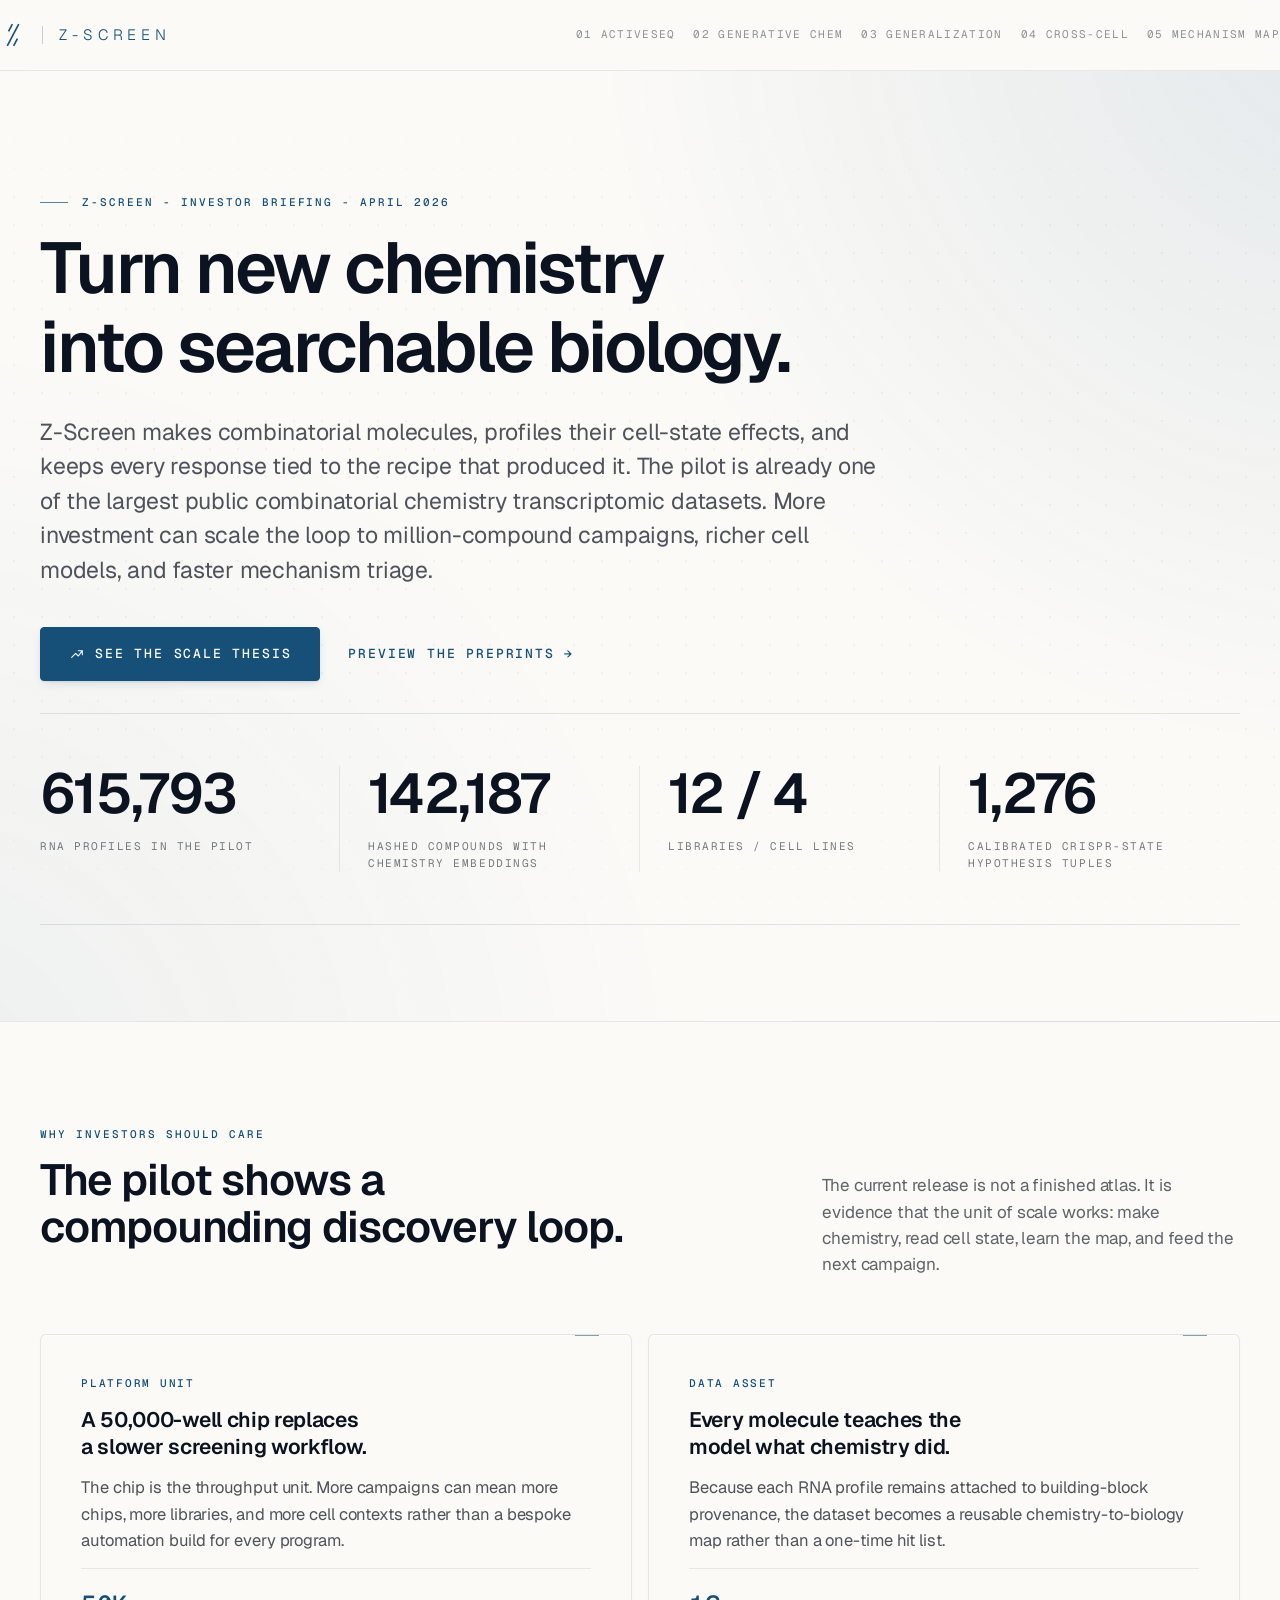
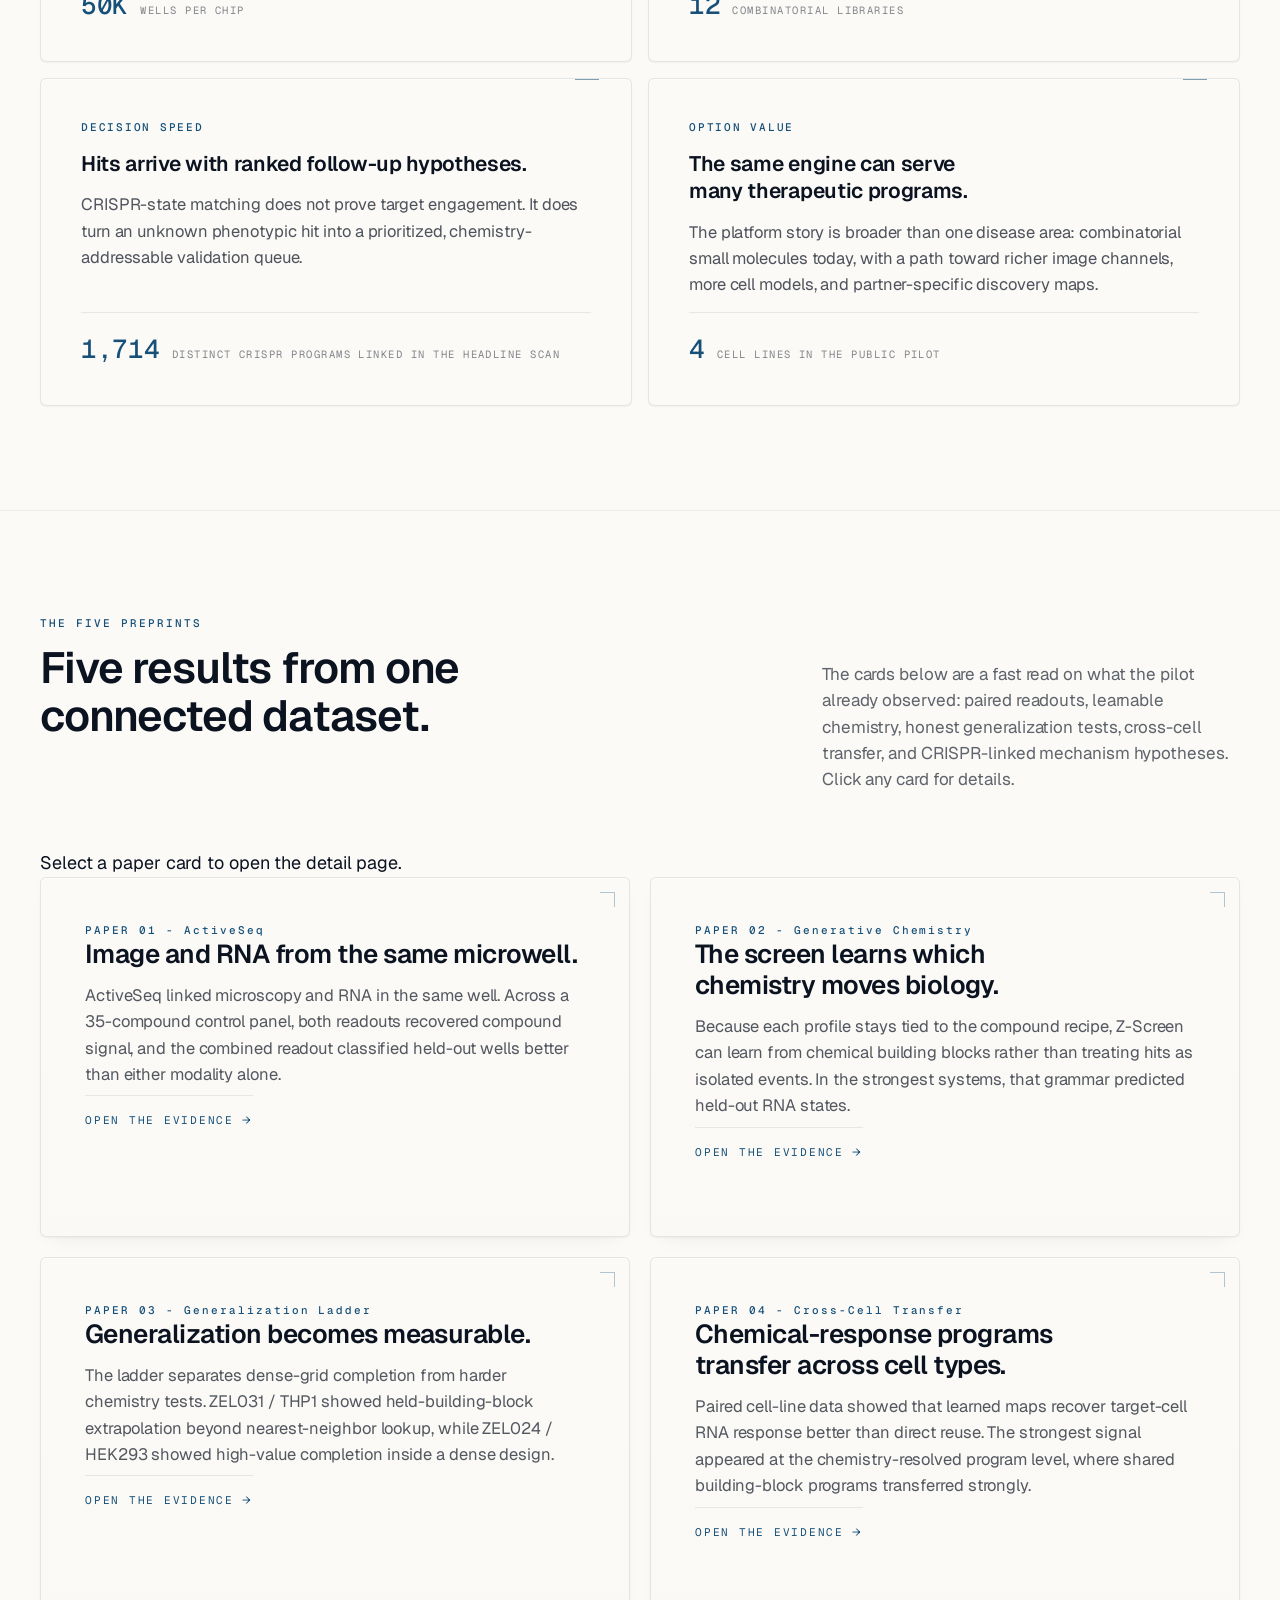
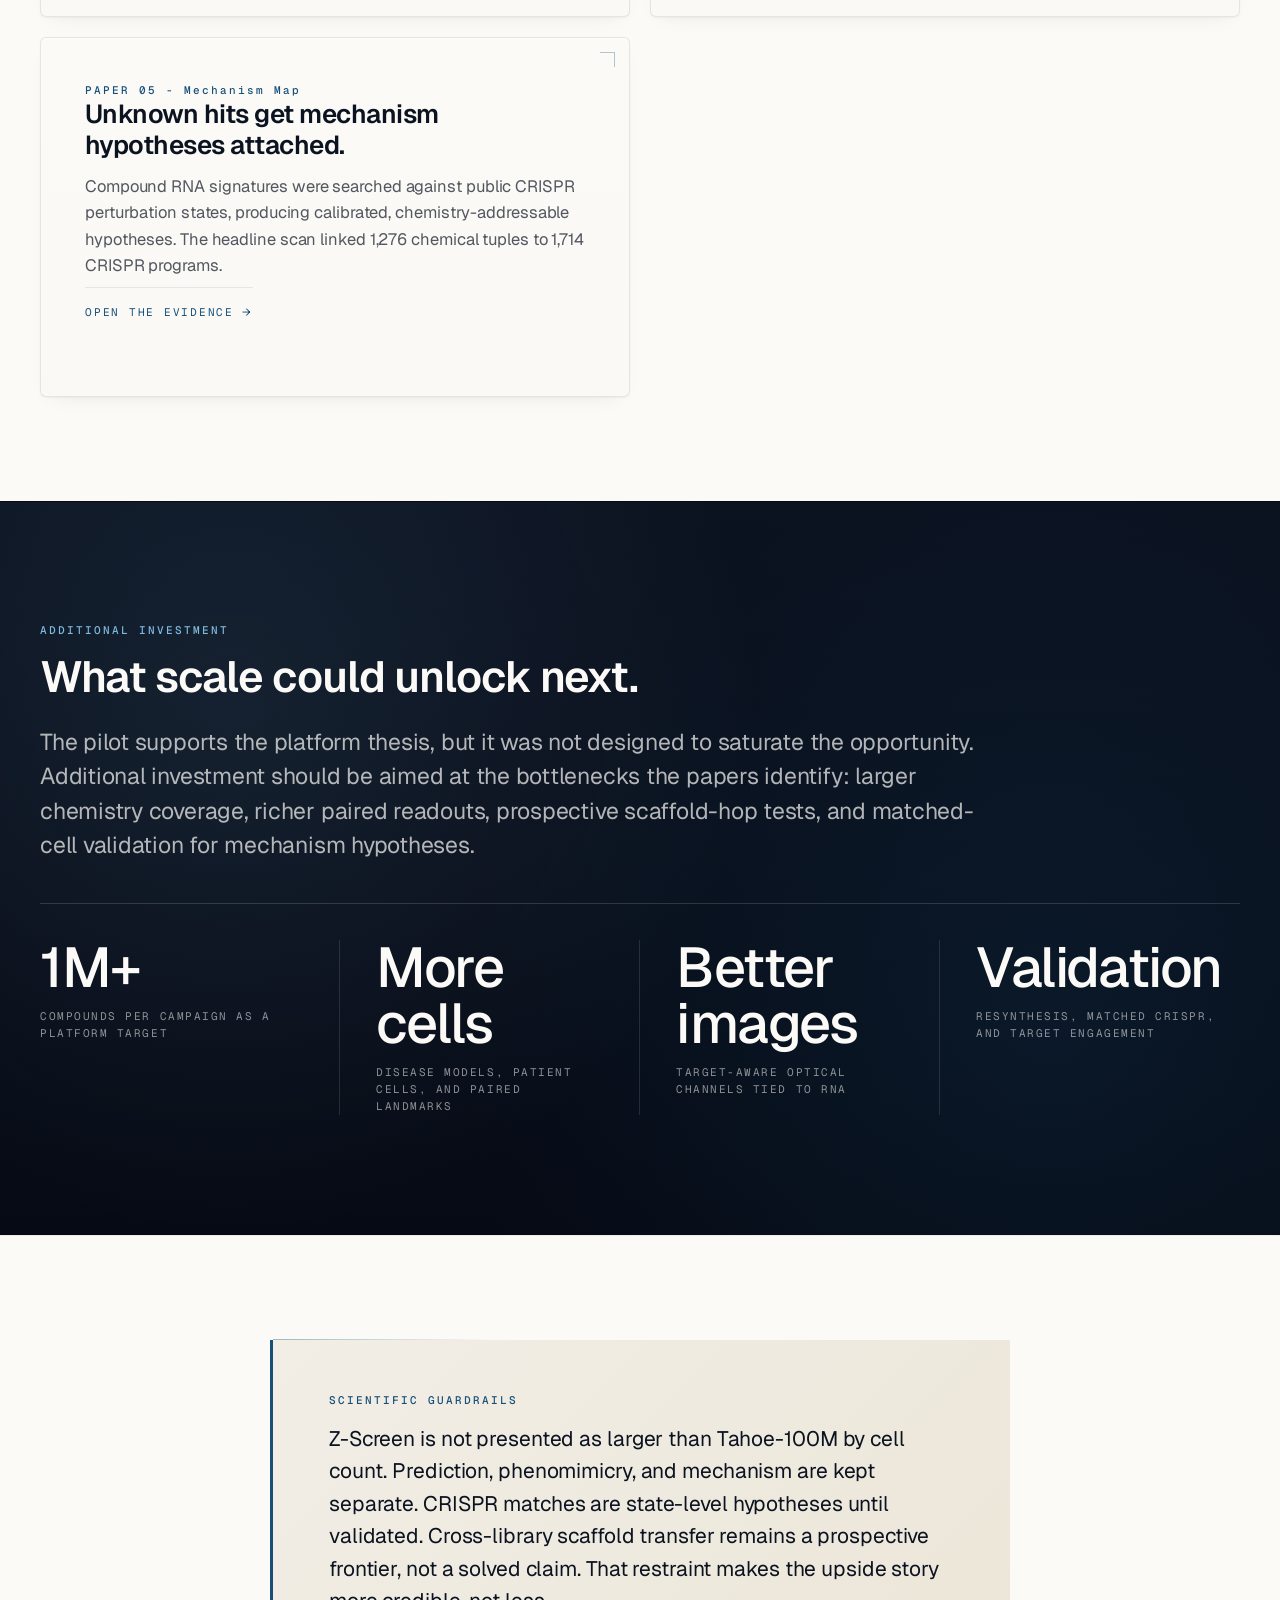
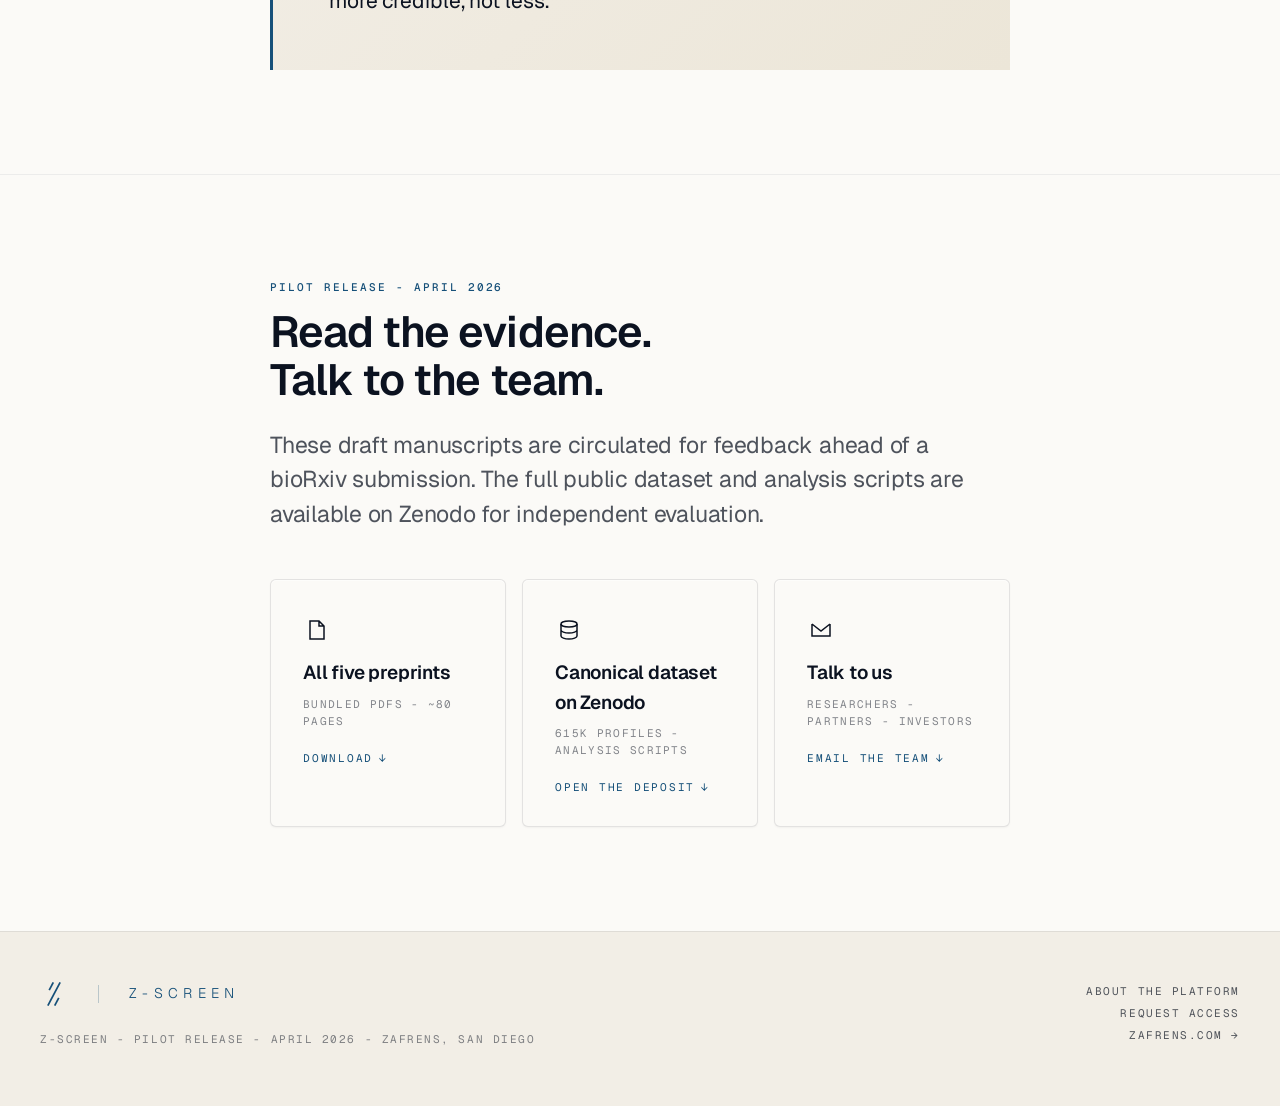
==== commit bc22b047: "Add files via upload" ====
--- a/docs/index.html
+++ b/docs/index.html
@@ -40,8 +40,8 @@
         <svg viewBox="0 0 24 24" aria-hidden="true"><path d="M4 17l6-6 4 4 6-8M14 7h6v6"/></svg>
         See the scale thesis
       </a>
-      <a class="btn-secondary" href="pdfs/zscreen-pilot-release-bundle.pdf">
-        Download the preprints &rarr;
+      <a class="btn-secondary" href="#preprints">
+        Preview the preprints &rarr;
       </a>
     </div>
 
@@ -96,24 +96,26 @@
 </section>
 
 
-<section class="papers">
+<section class="papers" id="preprints">
   <div class="wrap">
     <div class="section-title-row">
       <div>
         <div class="eyebrow">The five preprints</div>
-        <h2 style="margin-top:12px;max-width:22ch;">Five questions an investor can scan quickly.</h2>
+        <h2 style="margin-top:12px;max-width:22ch;">Five results from one connected dataset.</h2>
       </div>
       <div class="section-aside" style="align-self:flex-start;padding-top:46px;">
-        <p>The paper pages keep the scientific caveats. The cards below are the investor read: what was tested, what worked, and what additional scale should unlock next.</p>
-      </div>
-    </div>
+        <p>The cards below are a fast read on what the pilot already observed: paired readouts, learnable chemistry, honest generalization tests, cross-cell transfer, and CRISPR-linked mechanism hypotheses. Click any card for details.</p>
+      </div>
+    </div>
+
+    <div class="click-hint">Select a paper card to open the detail page.</div>
 
     <div class="paper-grid">
     <a class="paper-card" href="paper-01-activeseq.html">
       <div class="card-body">
         <div class="card-num">PAPER 01 - ActiveSeq</div>
-        <div class="card-title">Can the chip read image and RNA from the same well?</div>
-        <div class="card-summary">Yes. In a 35-compound control panel, both readouts recovered compound signal and their combination improved held-out classification. The investment read: richer imaging channels can make each future profile more decision-rich.</div>
+        <div class="card-title">Image and RNA from the same microwell.</div>
+        <div class="card-summary">ActiveSeq linked microscopy and RNA in the same well. Across a 35-compound control panel, both readouts recovered compound signal, and the combined readout classified held-out wells better than either modality alone.</div>
         <div class="card-cta">Open the evidence</div>
       </div>
     </a>
@@ -121,8 +123,8 @@
     <a class="paper-card" href="paper-02-generative-chemistry.html">
       <div class="card-body">
         <div class="card-num">PAPER 02 - Generative Chemistry</div>
-        <div class="card-title">Does the screen become a design map?</div>
-        <div class="card-summary">In the strongest systems, building-block models predicted held-out RNA states and reduced error versus simple baselines. The investment read: more chemistry and deeper replication should make the map more useful with each campaign.</div>
+        <div class="card-title">The screen learns which chemistry moves biology.</div>
+        <div class="card-summary">Because each profile stays tied to the compound recipe, Z-Screen can learn from chemical building blocks rather than treating hits as isolated events. In the strongest systems, that grammar predicted held-out RNA states.</div>
         <div class="card-cta">Open the evidence</div>
       </div>
     </a>
@@ -130,8 +132,8 @@
     <a class="paper-card" href="paper-03-generalization-ladder.html">
       <div class="card-body">
         <div class="card-num">PAPER 03 - Generalization Ladder</div>
-        <div class="card-title">Is the model learning or copying close analogs?</div>
-        <div class="card-summary">The answer is usefully mixed. ZEL031 / THP1 supports held-building-block extrapolation, ZEL024 / HEK293 supports dense-grid completion, and cross-library scaffold transfer remains the next prospective test.</div>
+        <div class="card-title">Generalization becomes measurable.</div>
+        <div class="card-summary">The ladder separates dense-grid completion from harder chemistry tests. ZEL031 / THP1 showed held-building-block extrapolation beyond nearest-neighbor lookup, while ZEL024 / HEK293 showed high-value completion inside a dense design.</div>
         <div class="card-cta">Open the evidence</div>
       </div>
     </a>
@@ -139,8 +141,8 @@
     <a class="paper-card" href="paper-04-cross-cell-transfer.html">
       <div class="card-body">
         <div class="card-num">PAPER 04 - Cross-Cell Transfer</div>
-        <div class="card-title">Can one cell context guide the next?</div>
-        <div class="card-summary">Learned maps improved target-cell RNA response prediction in paired systems, with strongest transfer at chemistry-resolved program level. The investment read: a larger landmark atlas can guide where to spend the next measurement.</div>
+        <div class="card-title">Chemical-response programs transfer across cell types.</div>
+        <div class="card-summary">Paired cell-line data showed that learned maps recover target-cell RNA response better than direct reuse. The strongest signal appeared at the chemistry-resolved program level, where shared building-block programs transferred strongly.</div>
         <div class="card-cta">Open the evidence</div>
       </div>
     </a>
@@ -148,8 +150,8 @@
     <a class="paper-card" href="paper-05-causal-genchem.html">
       <div class="card-body">
         <div class="card-num">PAPER 05 - Mechanism Map</div>
-        <div class="card-title">Can unknown hits enter mechanism work faster?</div>
-        <div class="card-summary">Compound RNA signatures can be searched against CRISPR perturbation states to nominate calibrated mechanism axes for validation. The investment read: scaled profiling turns target deconvolution from a blank page into a ranked queue.</div>
+        <div class="card-title">Unknown hits get mechanism hypotheses attached.</div>
+        <div class="card-summary">Compound RNA signatures were searched against public CRISPR perturbation states, producing calibrated, chemistry-addressable hypotheses. The headline scan linked 1,276 chemical tuples to 1,714 CRISPR programs.</div>
         <div class="card-cta">Open the evidence</div>
       </div>
     </a>
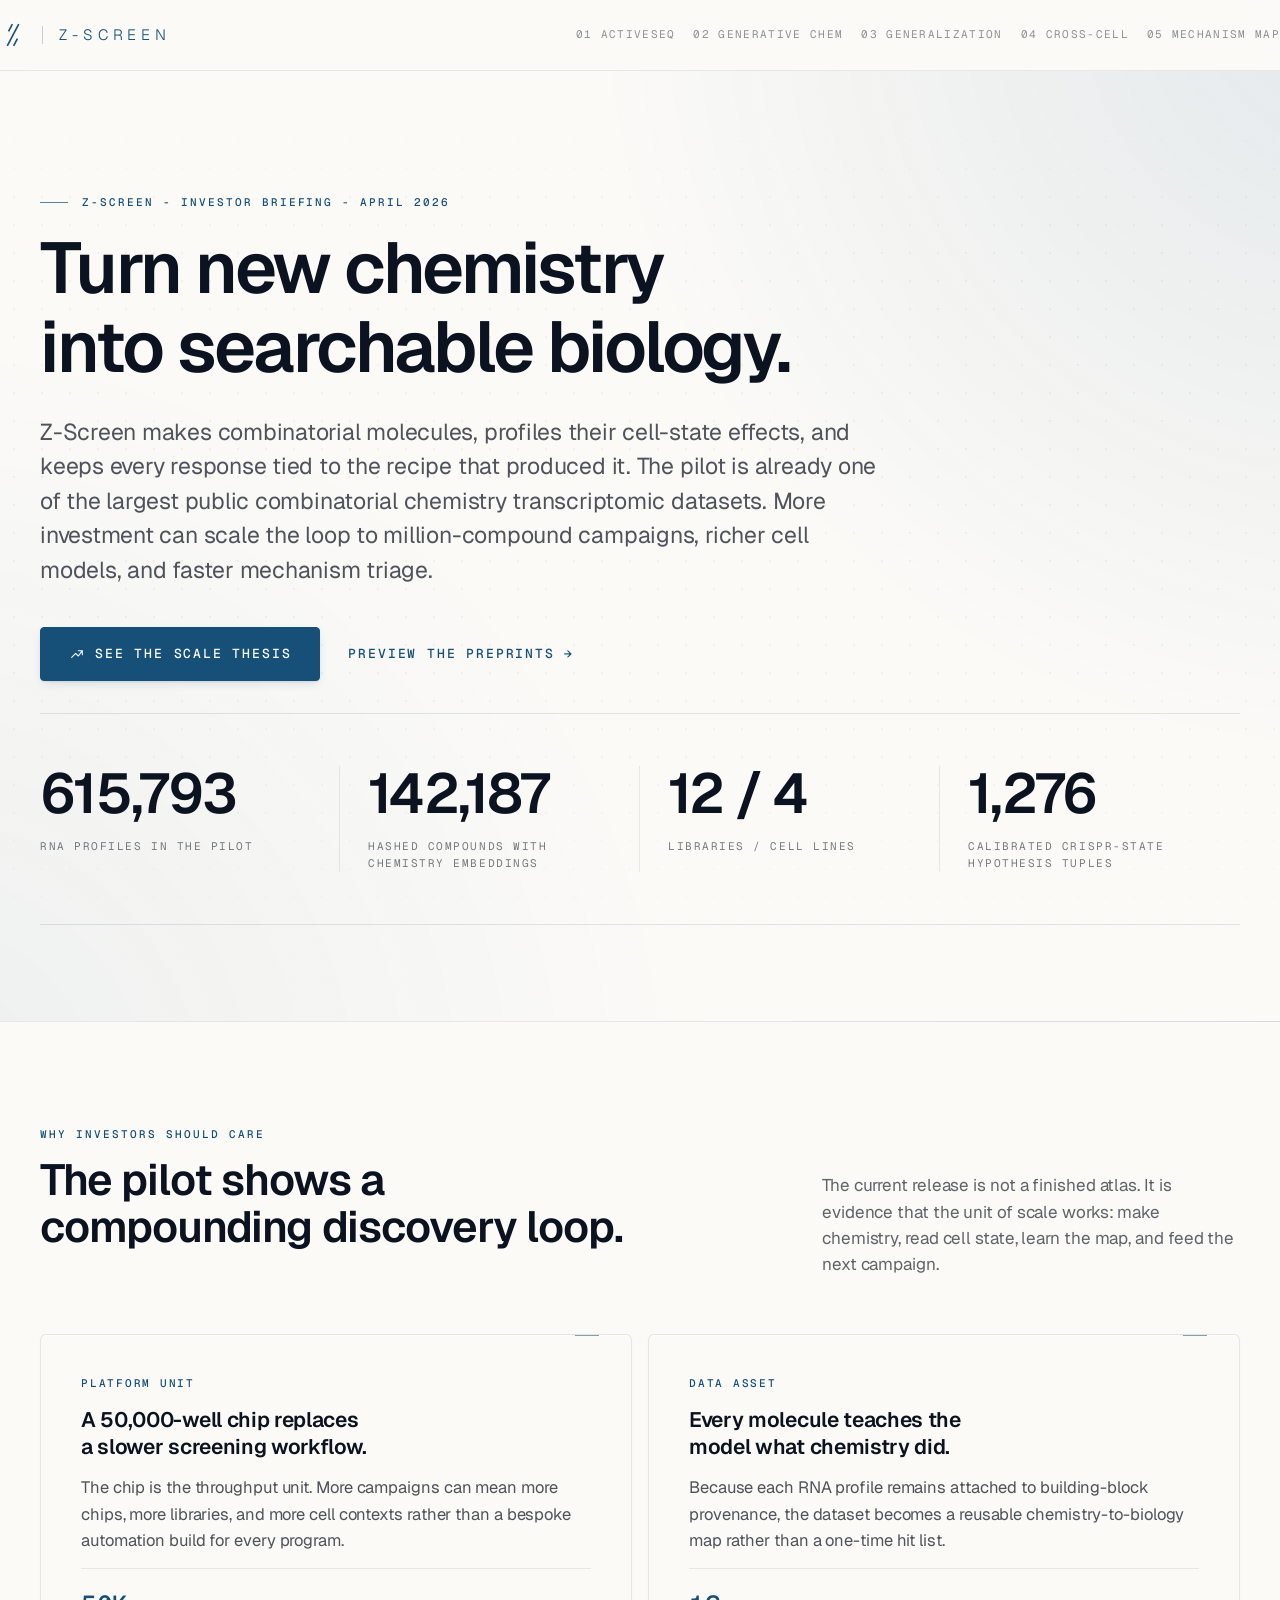
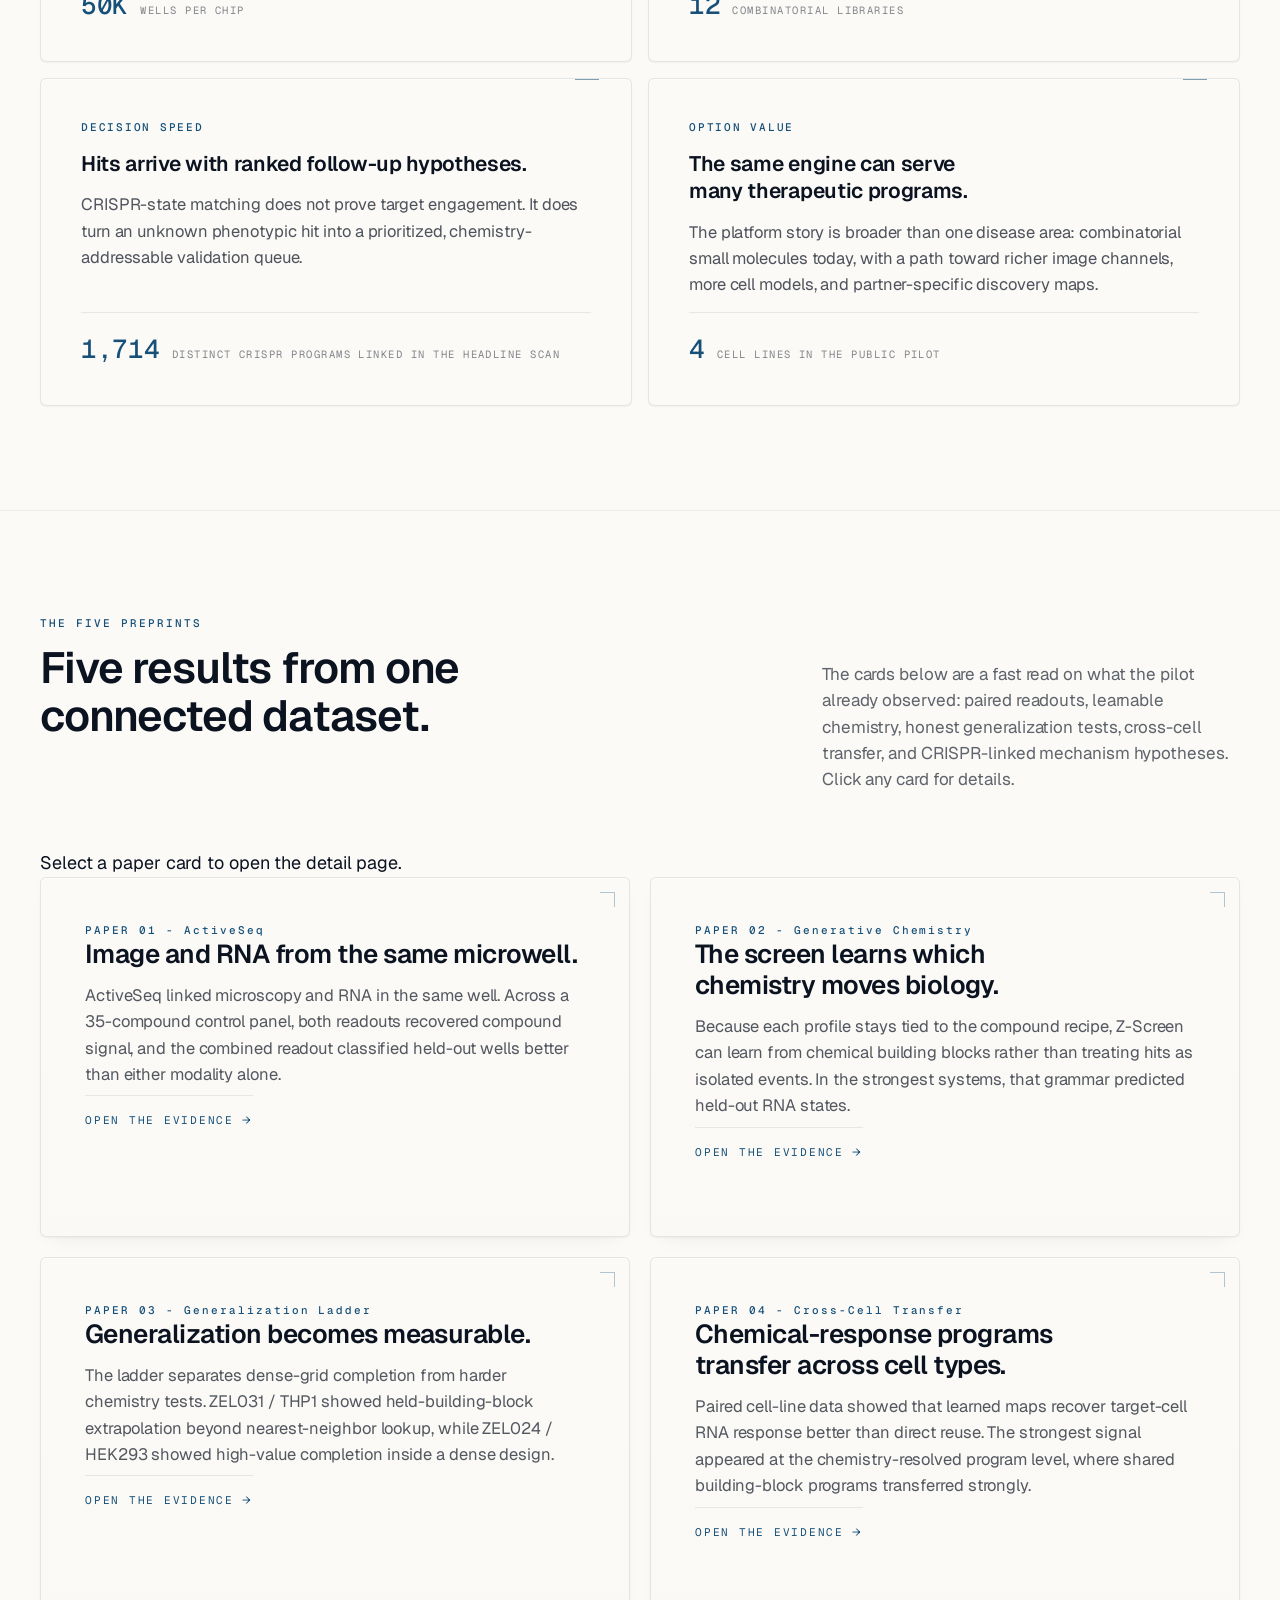
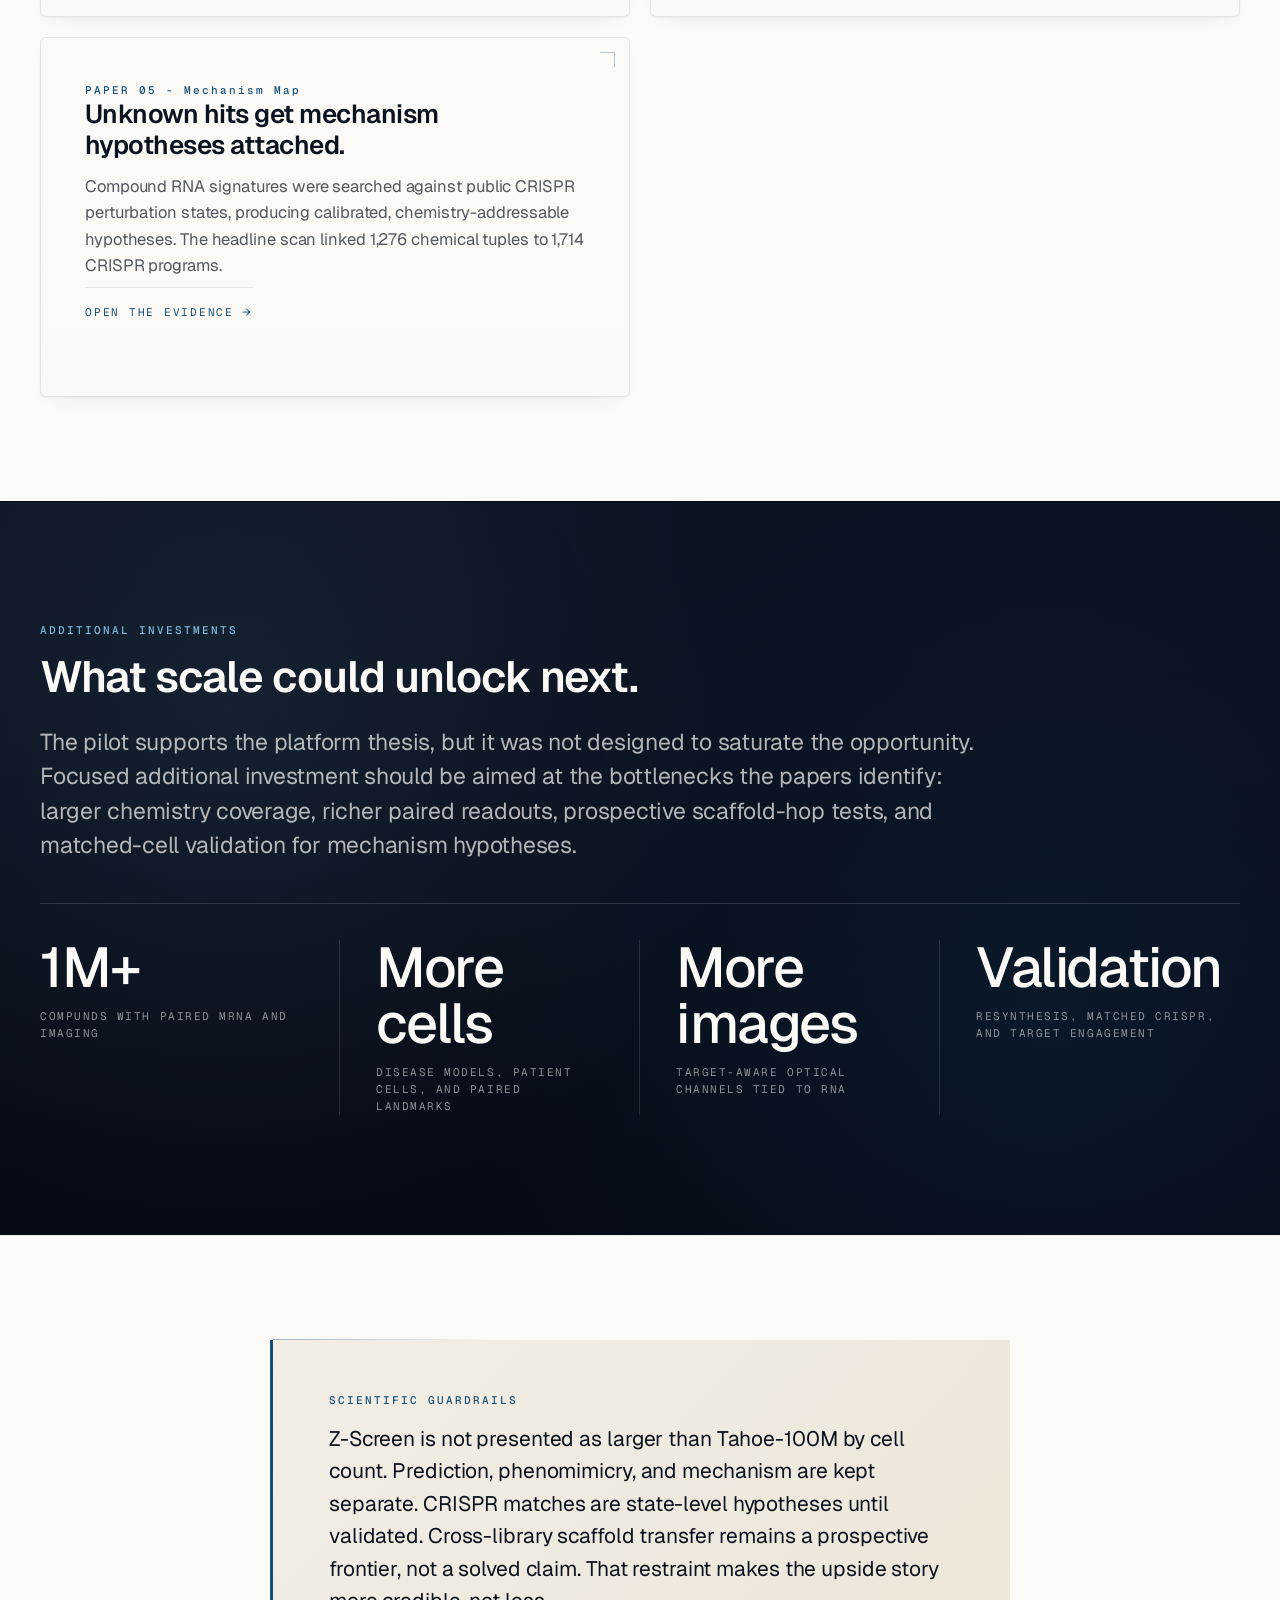
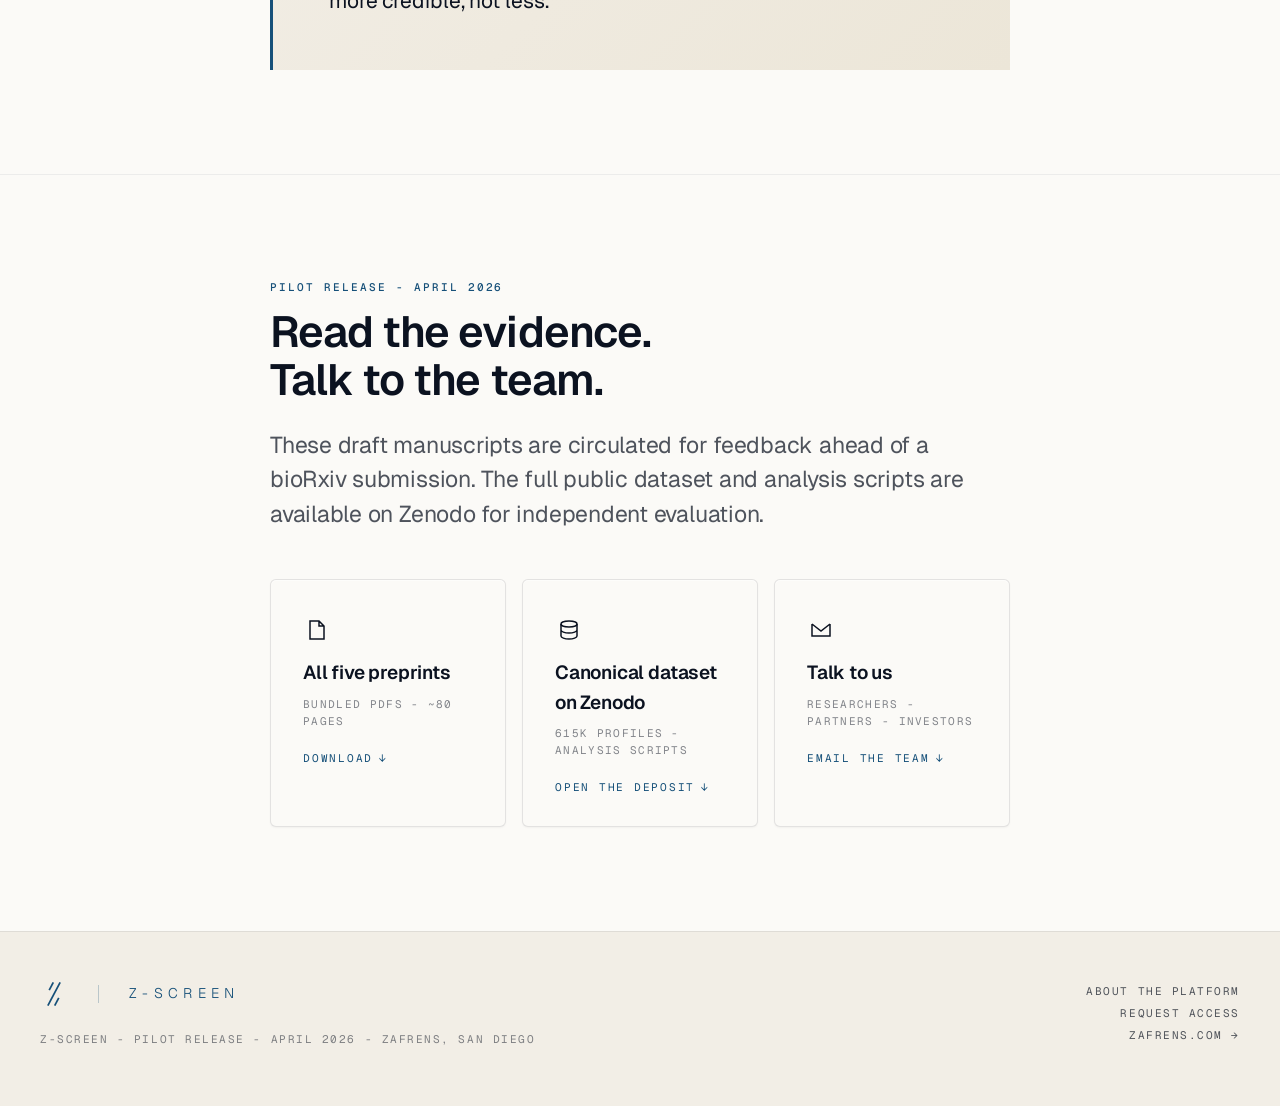
==== commit 5ad6a173: "Update index.html" ====
--- a/docs/index.html
+++ b/docs/index.html
@@ -162,21 +162,21 @@
 
 <section class="scope" id="investment">
   <div class="wrap">
-    <div class="eyebrow" style="color:#7eb9e0">Additional investment</div>
+    <div class="eyebrow" style="color:#7eb9e0">Additional investments</div>
     <h2 style="margin-top:14px;max-width:24ch;">What scale could unlock next.</h2>
-    <p class="lede" style="margin-top:24px;max-width:64ch;">The pilot supports the platform thesis, but it was not designed to saturate the opportunity. Additional investment should be aimed at the bottlenecks the papers identify: larger chemistry coverage, richer paired readouts, prospective scaffold-hop tests, and matched-cell validation for mechanism hypotheses.</p>
+    <p class="lede" style="margin-top:24px;max-width:64ch;">The pilot supports the platform thesis, but it was not designed to saturate the opportunity. Focused additional investment should be aimed at the bottlenecks the papers identify: larger chemistry coverage, richer paired readouts, prospective scaffold-hop tests, and matched-cell validation for mechanism hypotheses.</p>
 
     <div class="scope-grid">
       <div class="scope-cell">
         <div class="scope-num">1M+</div>
-        <div class="scope-key">Compounds per campaign as a platform target</div>
+        <div class="scope-key">Compunds with paired mRNA and Imaging</div>
       </div>
       <div class="scope-cell">
         <div class="scope-num">More cells</div>
         <div class="scope-key">Disease models, patient cells, and paired landmarks</div>
       </div>
       <div class="scope-cell">
-        <div class="scope-num">Better images</div>
+        <div class="scope-num">More images</div>
         <div class="scope-key">Target-aware optical channels tied to RNA</div>
       </div>
       <div class="scope-cell">
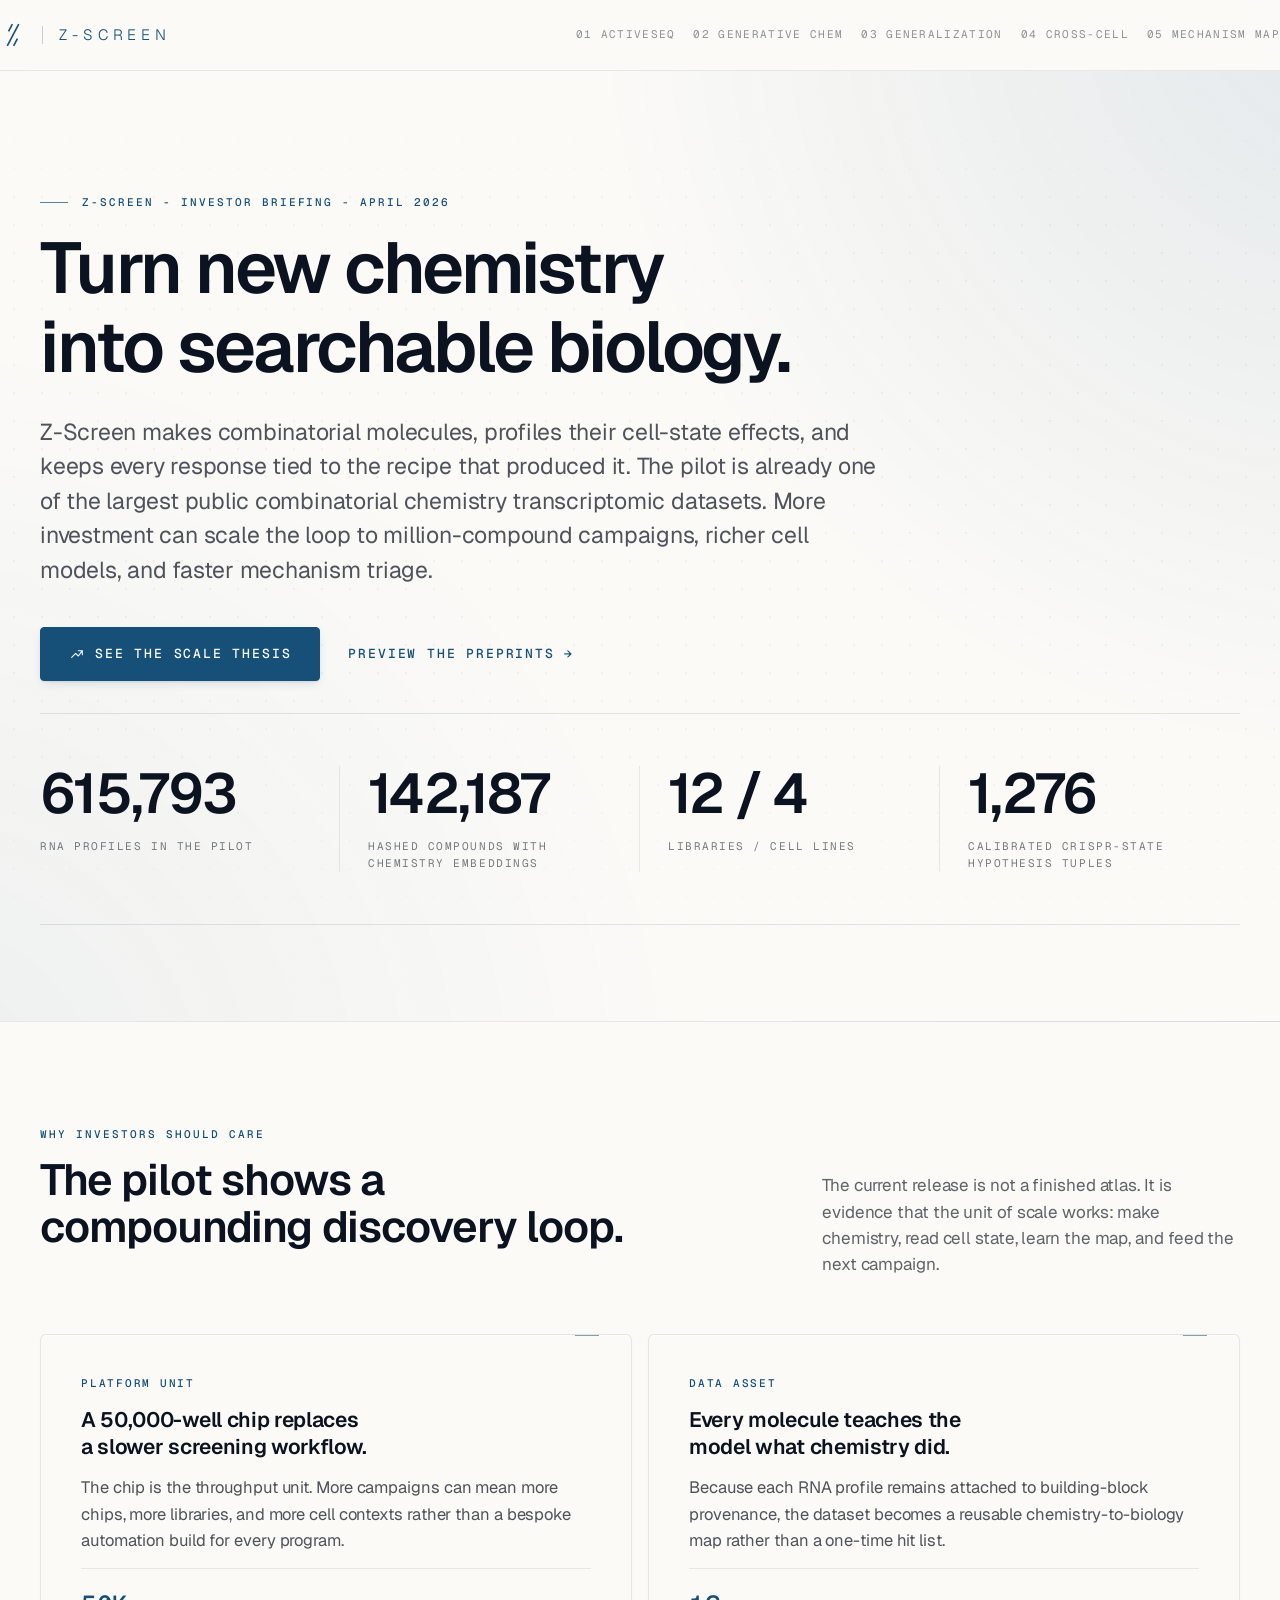
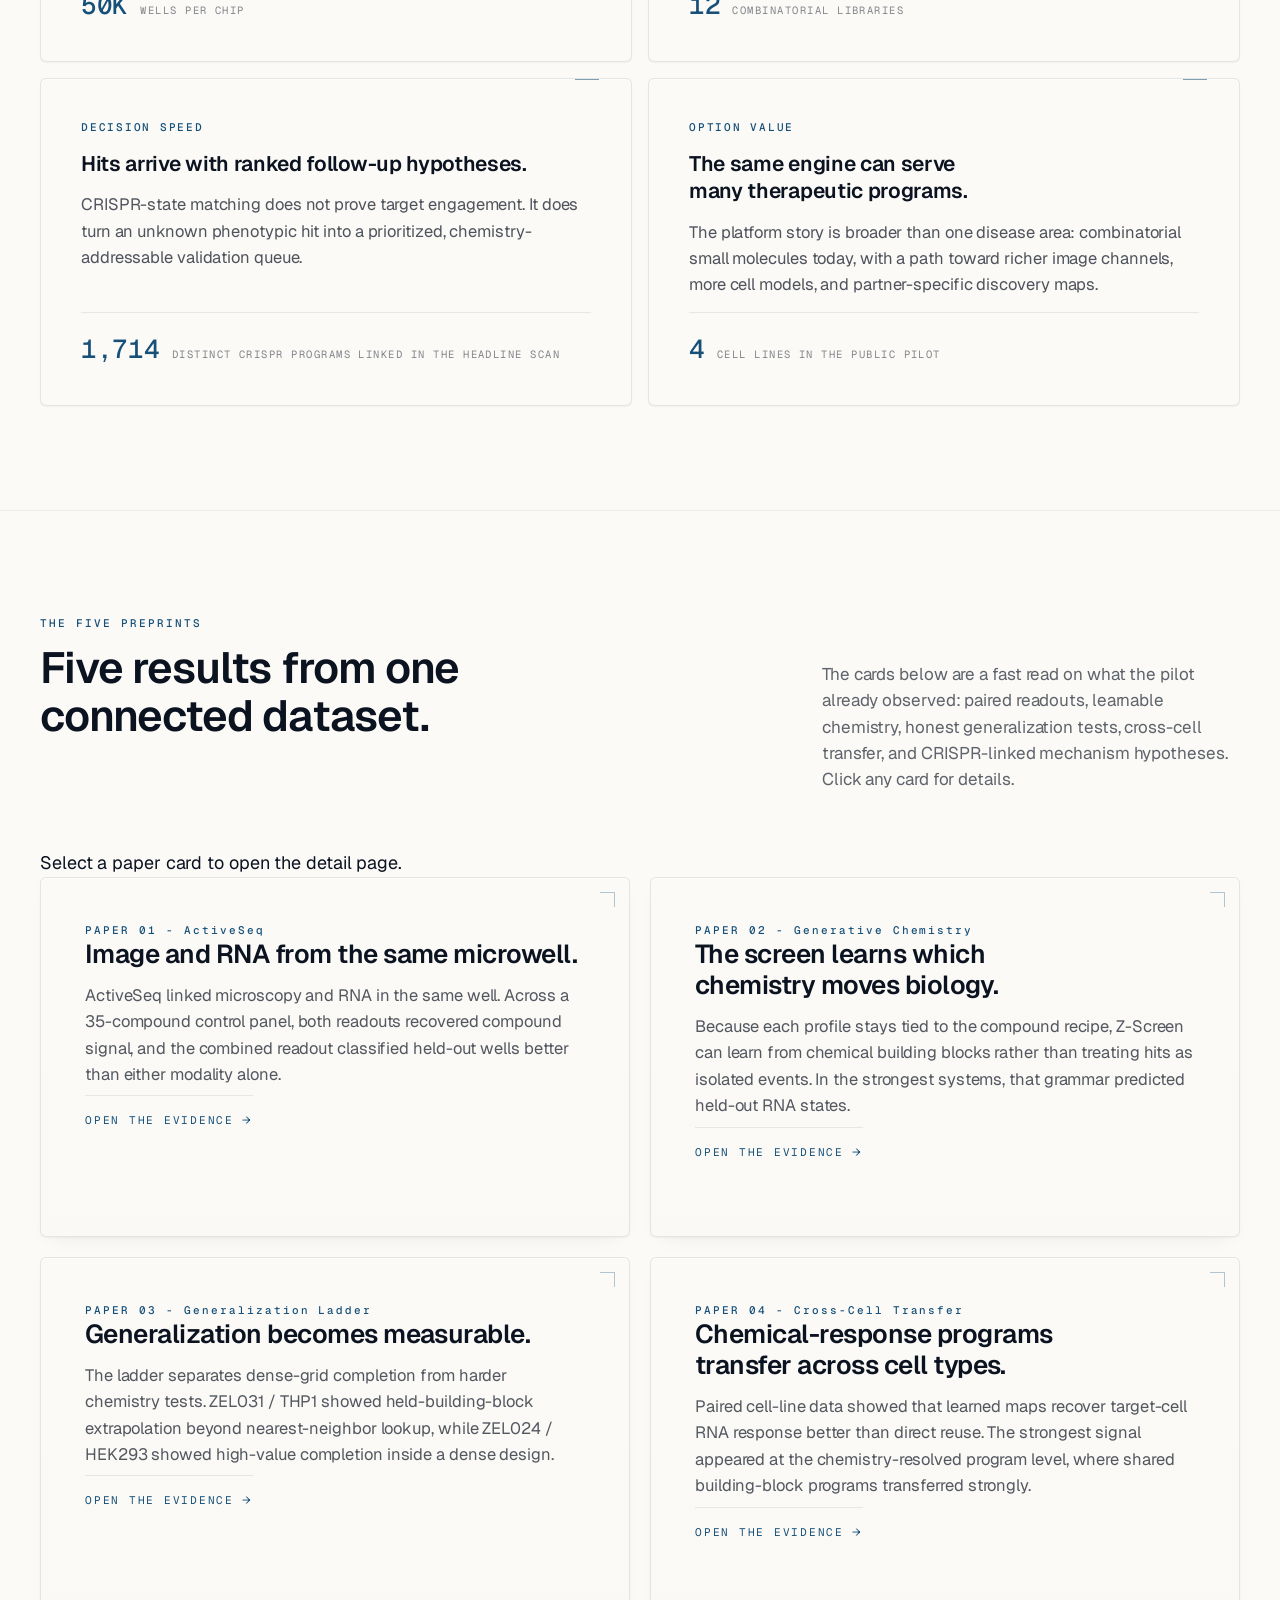
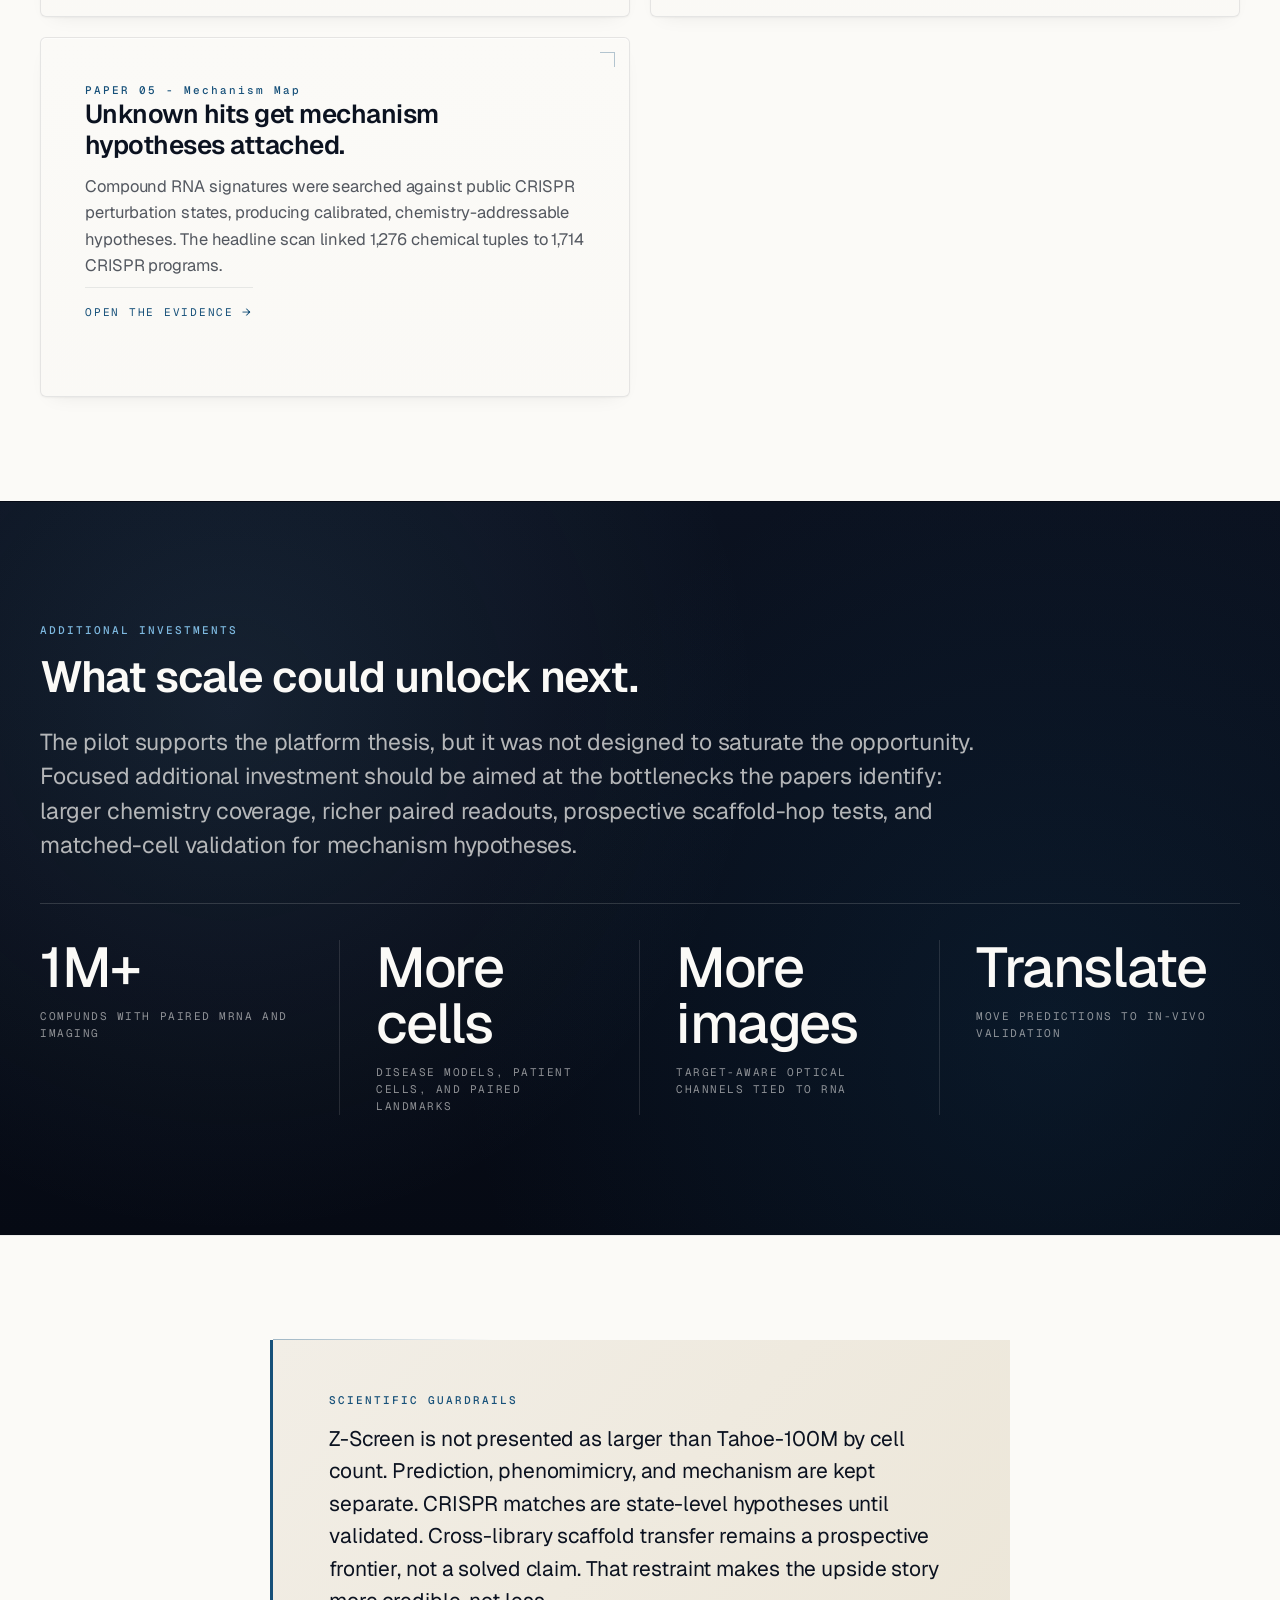
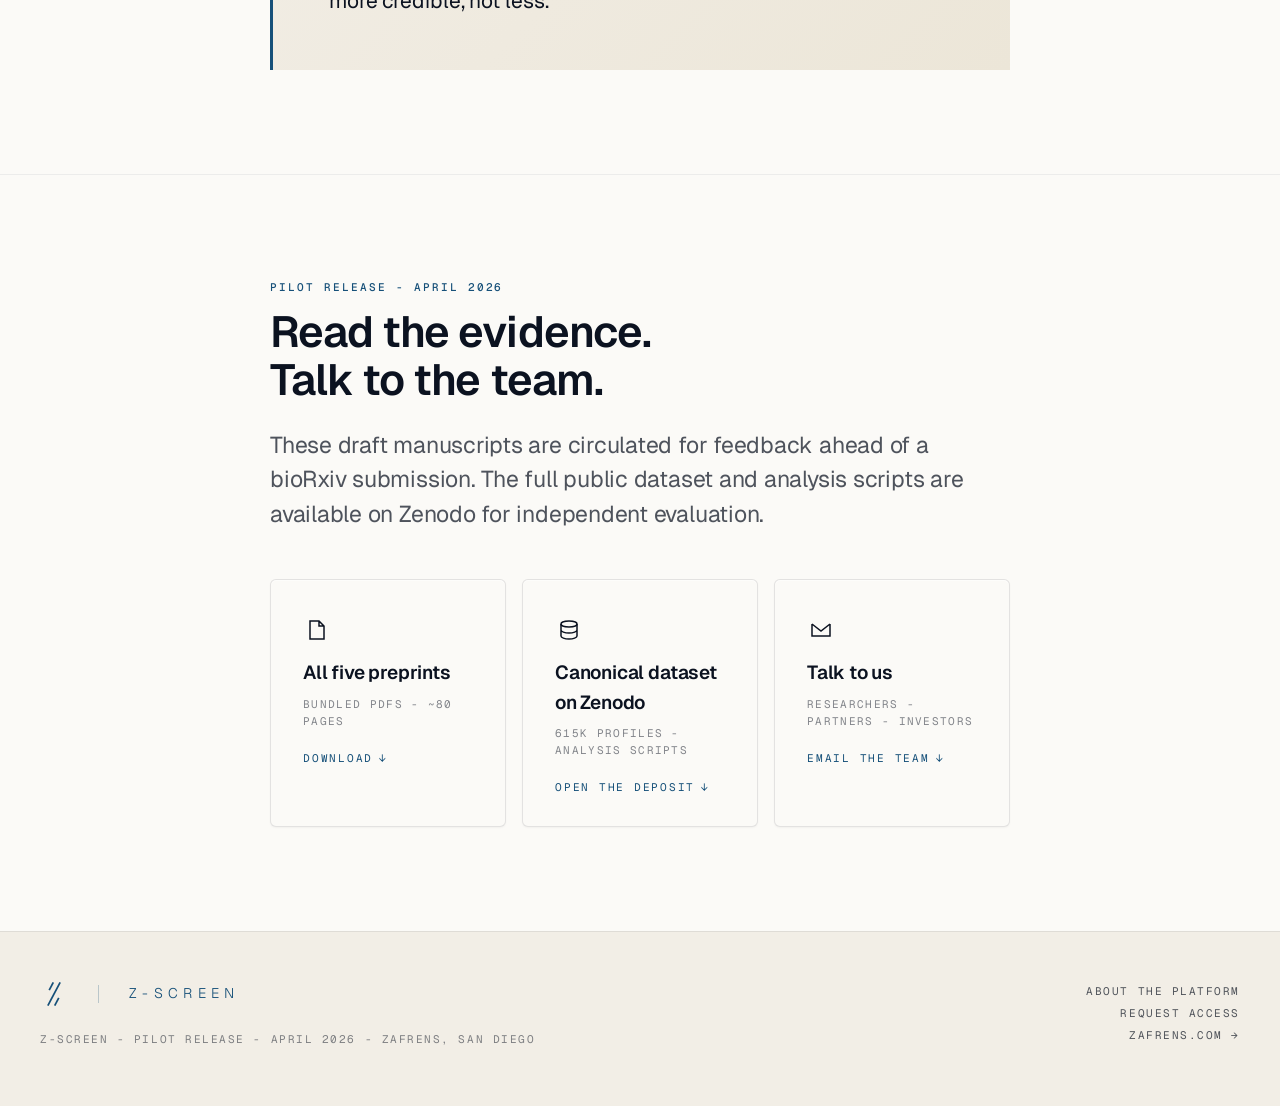
==== commit 6b5000ff: "Update index.html" ====
--- a/docs/index.html
+++ b/docs/index.html
@@ -180,8 +180,8 @@
         <div class="scope-key">Target-aware optical channels tied to RNA</div>
       </div>
       <div class="scope-cell">
-        <div class="scope-num">Validation</div>
-        <div class="scope-key">Resynthesis, matched CRISPR, and target engagement</div>
+        <div class="scope-num">Translate</div>
+        <div class="scope-key">Move predictions to in-vivo validation</div>
       </div>
     </div>
   </div>
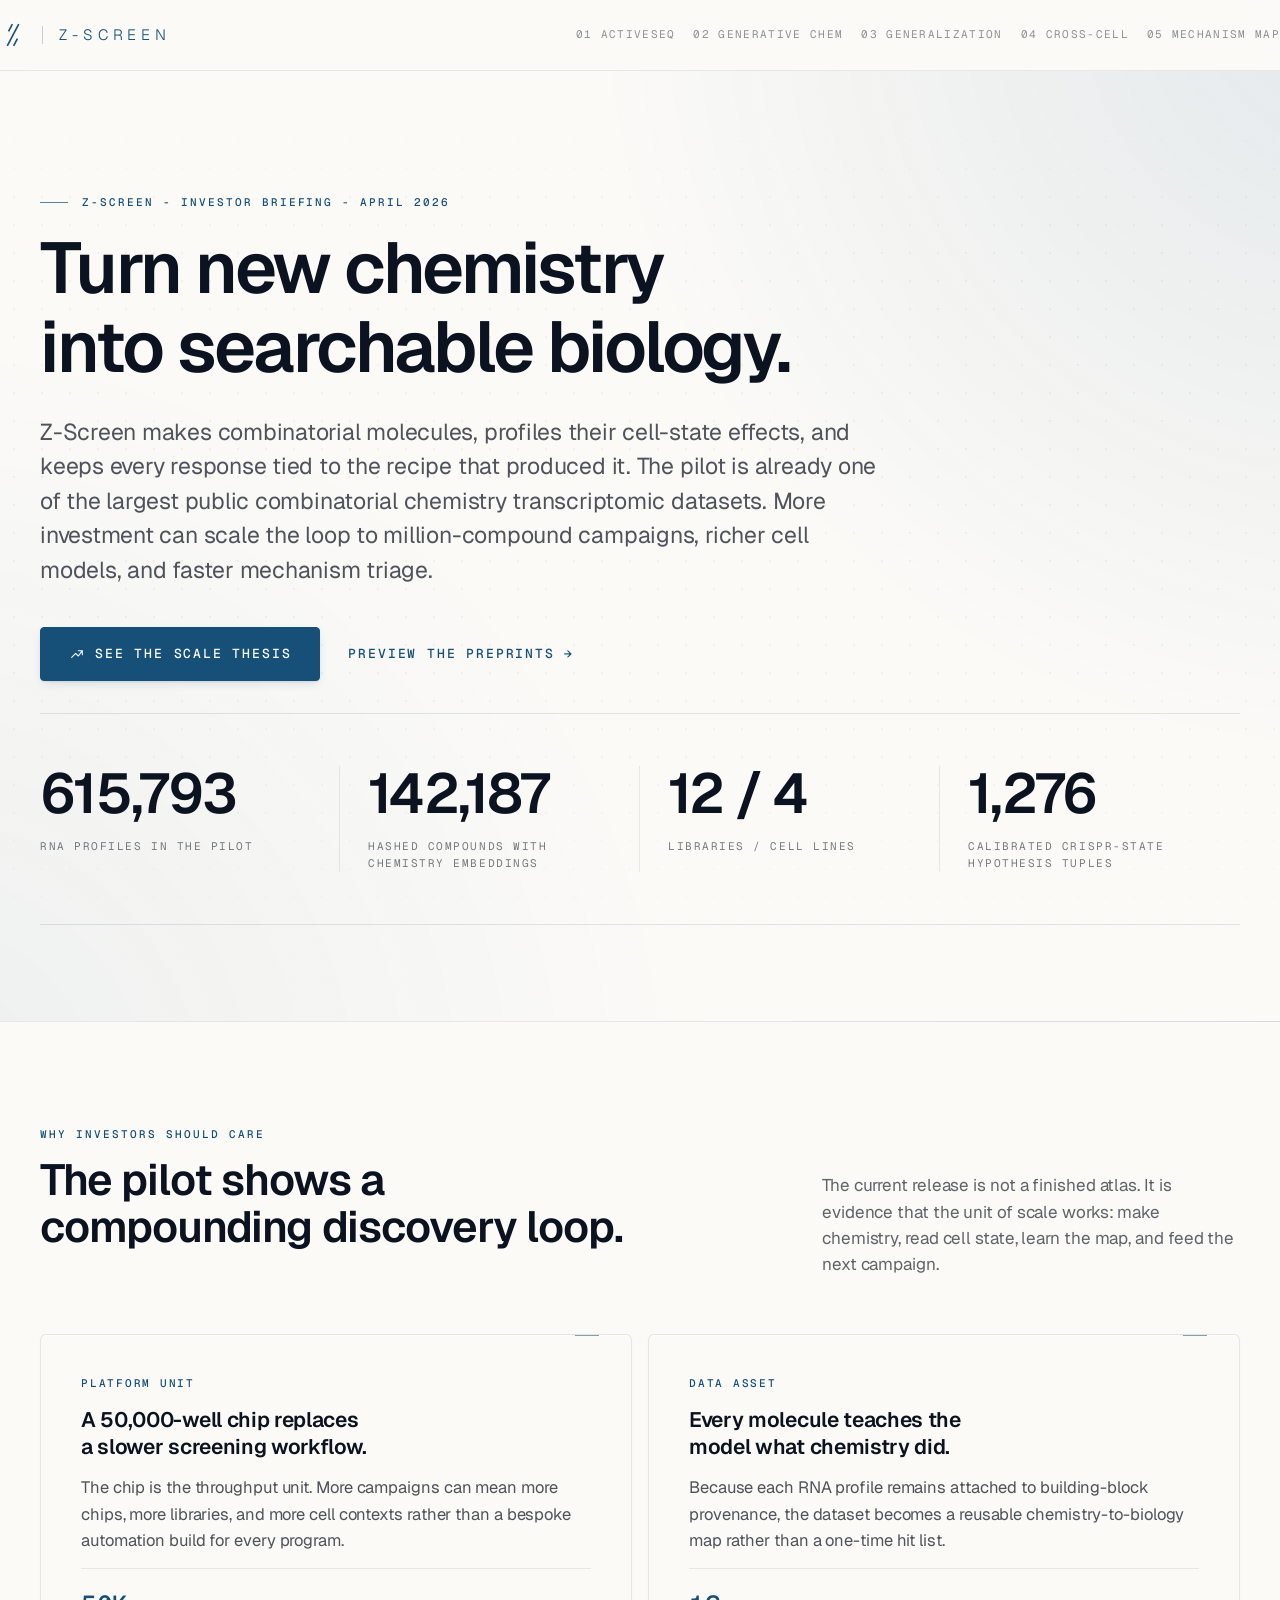
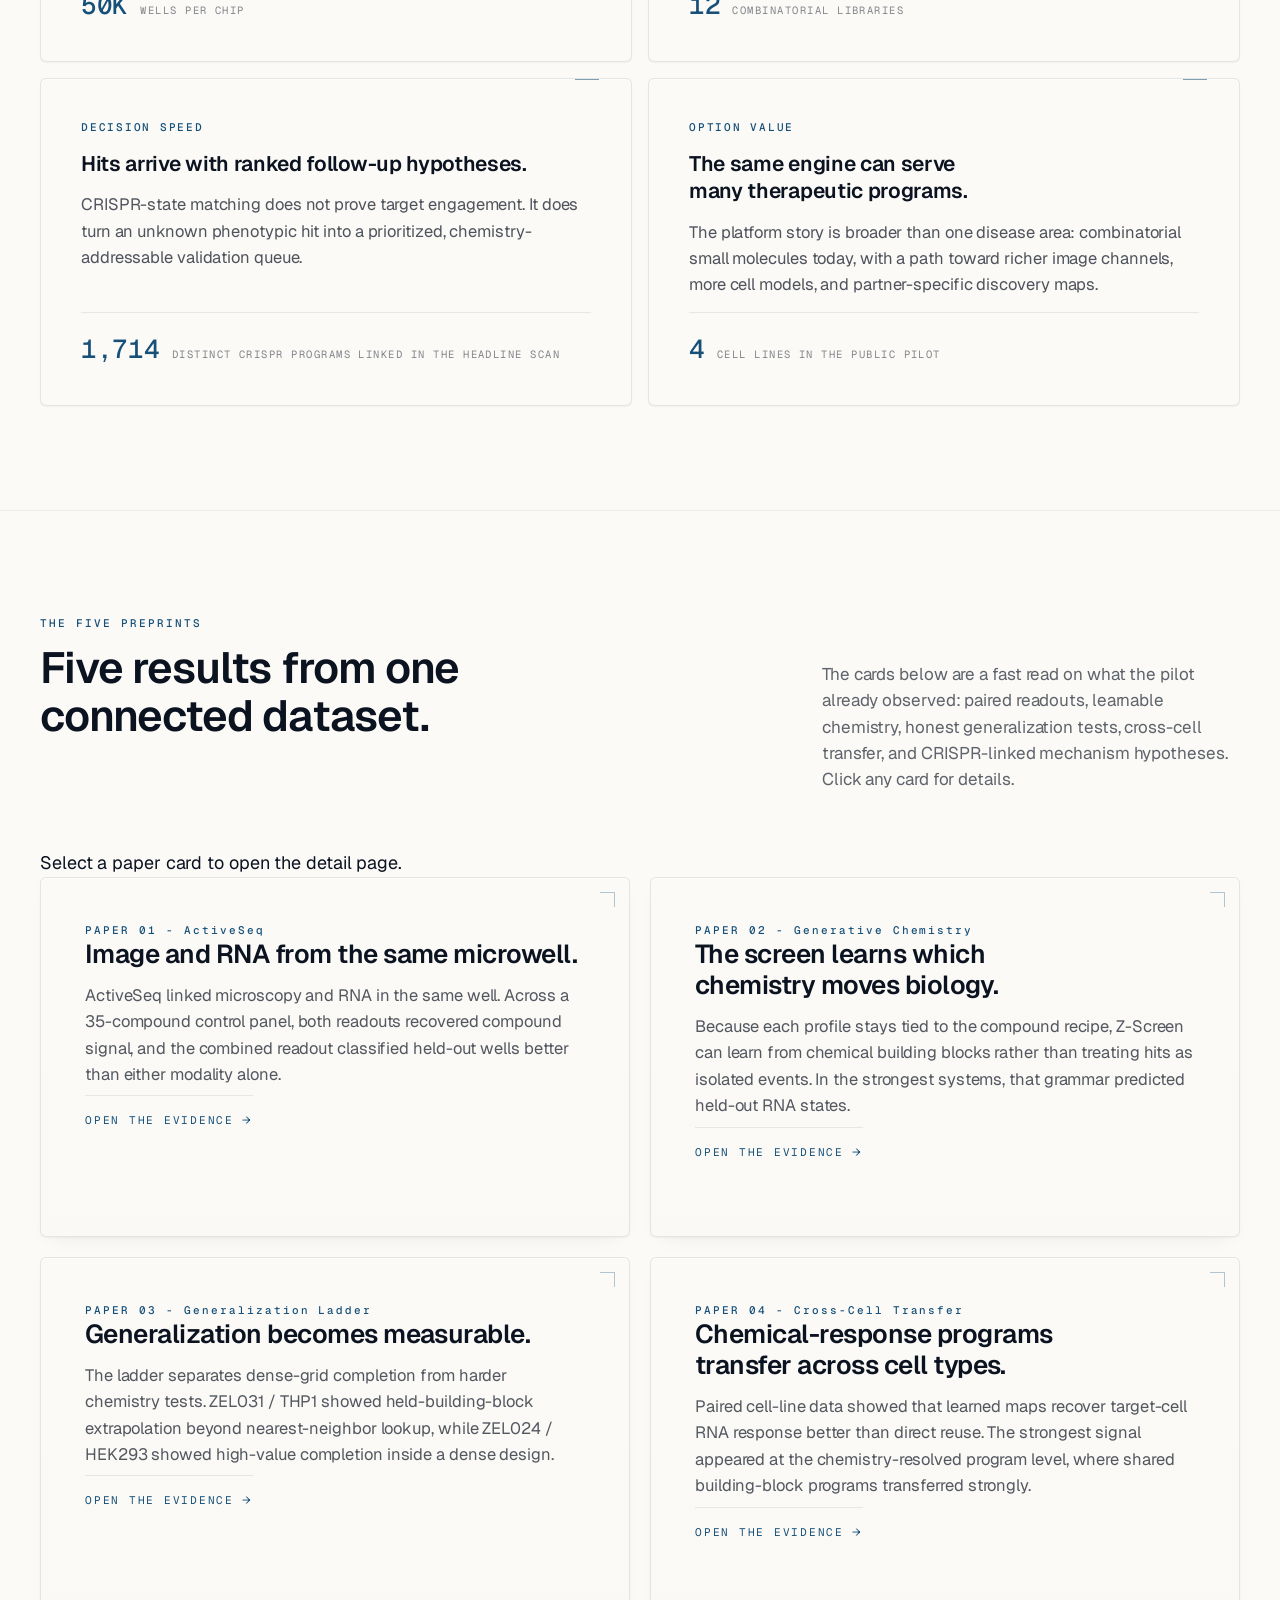
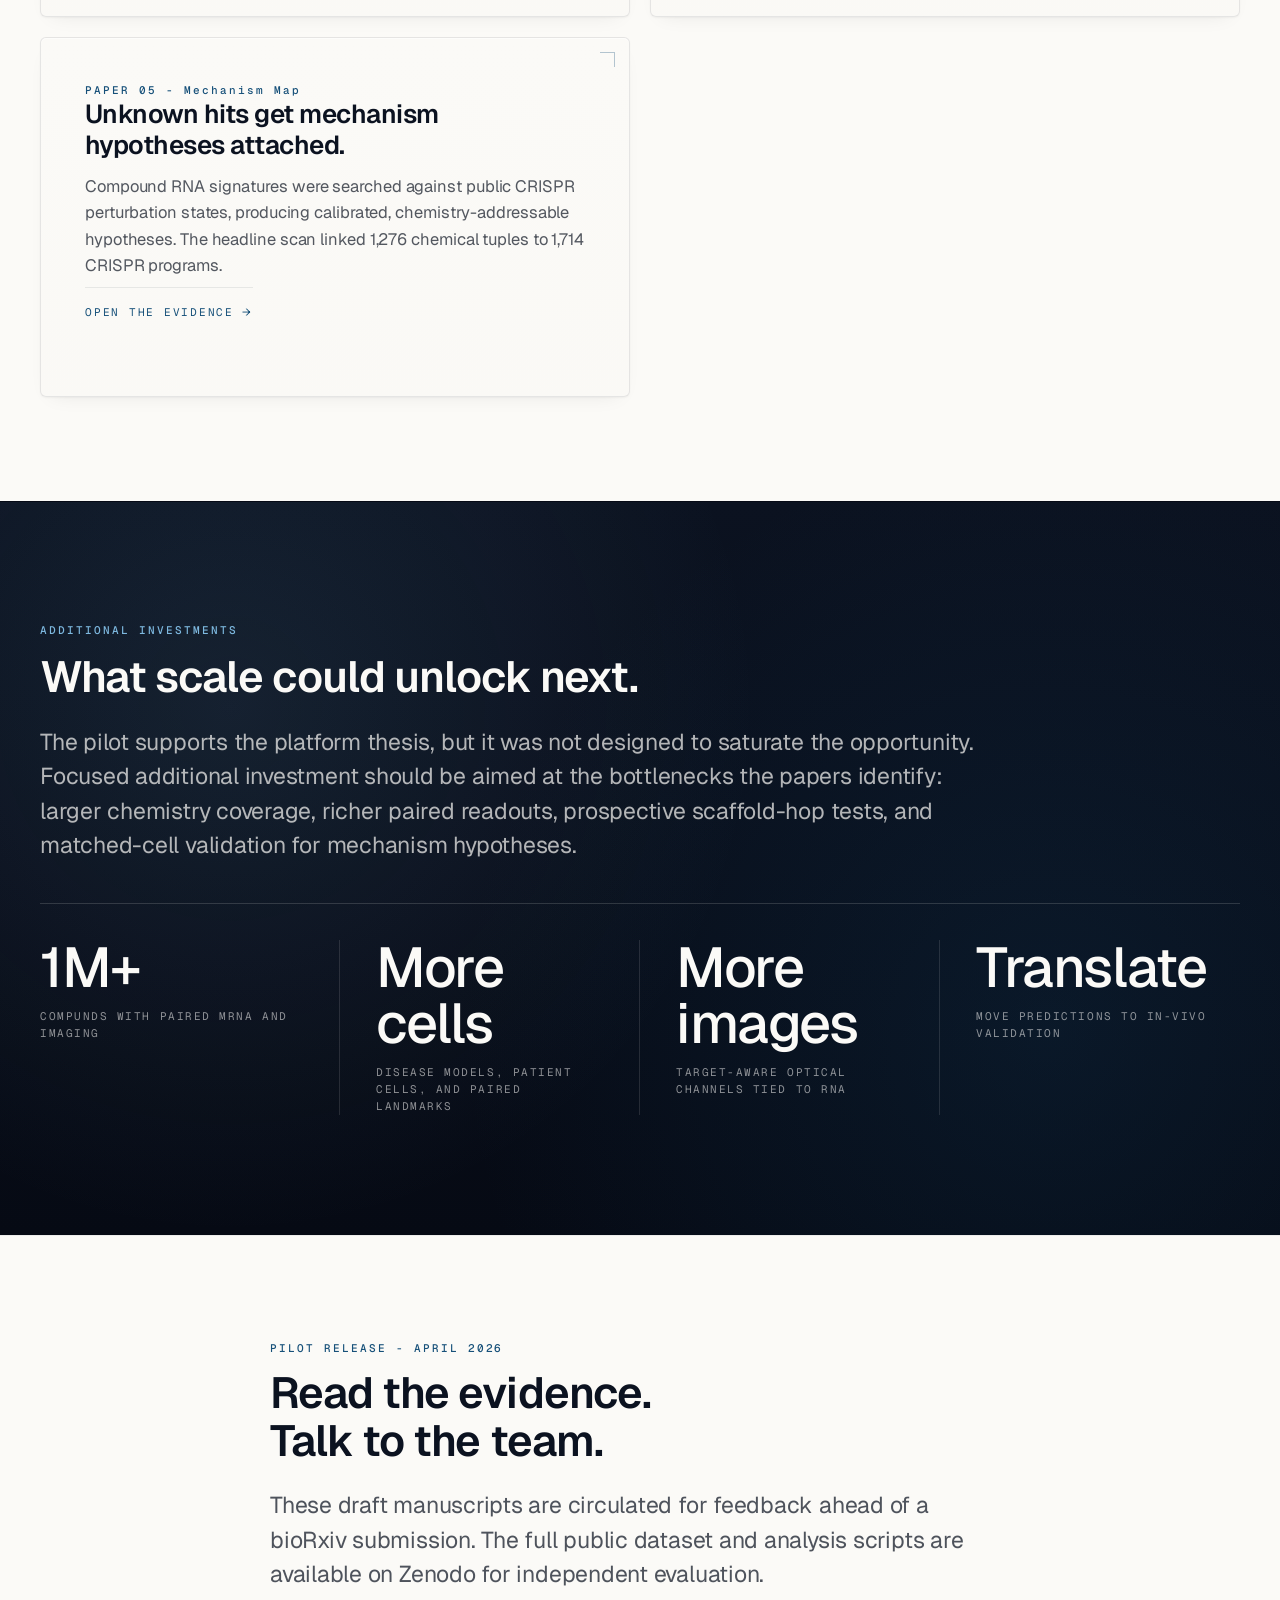
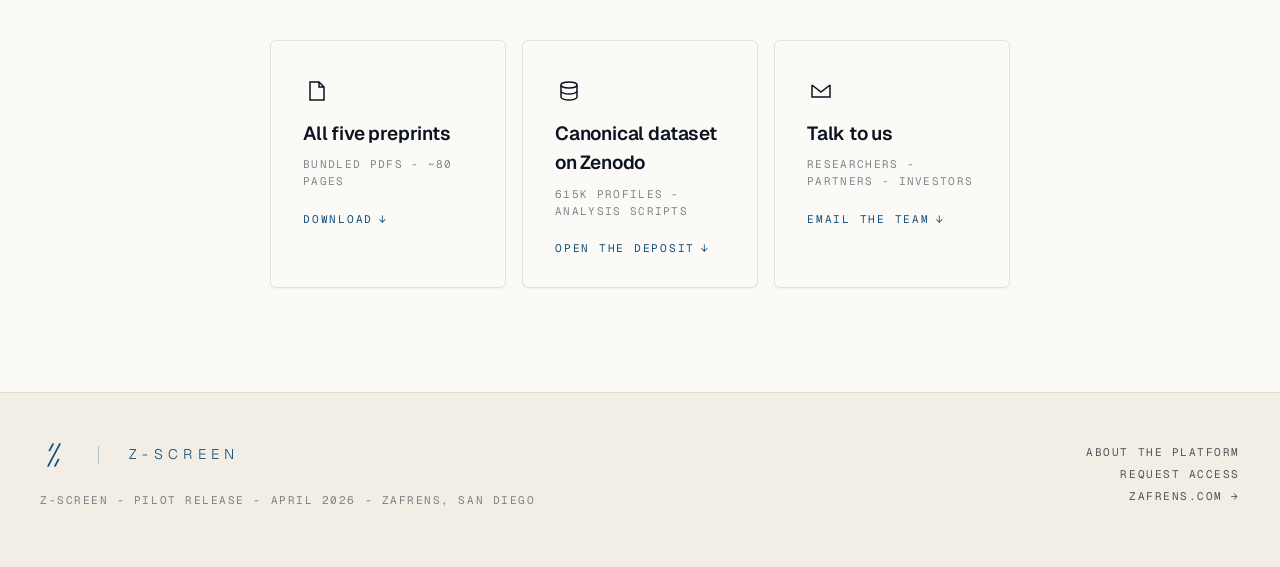
==== commit 17f6898c: "Update index.html" ====
--- a/docs/index.html
+++ b/docs/index.html
@@ -187,15 +187,6 @@
   </div>
 </section>
 
-<section>
-  <div class="wrap-narrow">
-    <div class="tldr">
-      <div class="label">Scientific guardrails</div>
-      <p>Z-Screen is not presented as larger than Tahoe-100M by cell count. Prediction, phenomimicry, and mechanism are kept separate. CRISPR matches are state-level hypotheses until validated. Cross-library scaffold transfer remains a prospective frontier, not a solved claim. That restraint makes the upside story more credible, not less.</p>
-    </div>
-  </div>
-</section>
-
 <section id="access">
   <div class="wrap-narrow">
     <div class="eyebrow">Pilot release - April 2026</div>
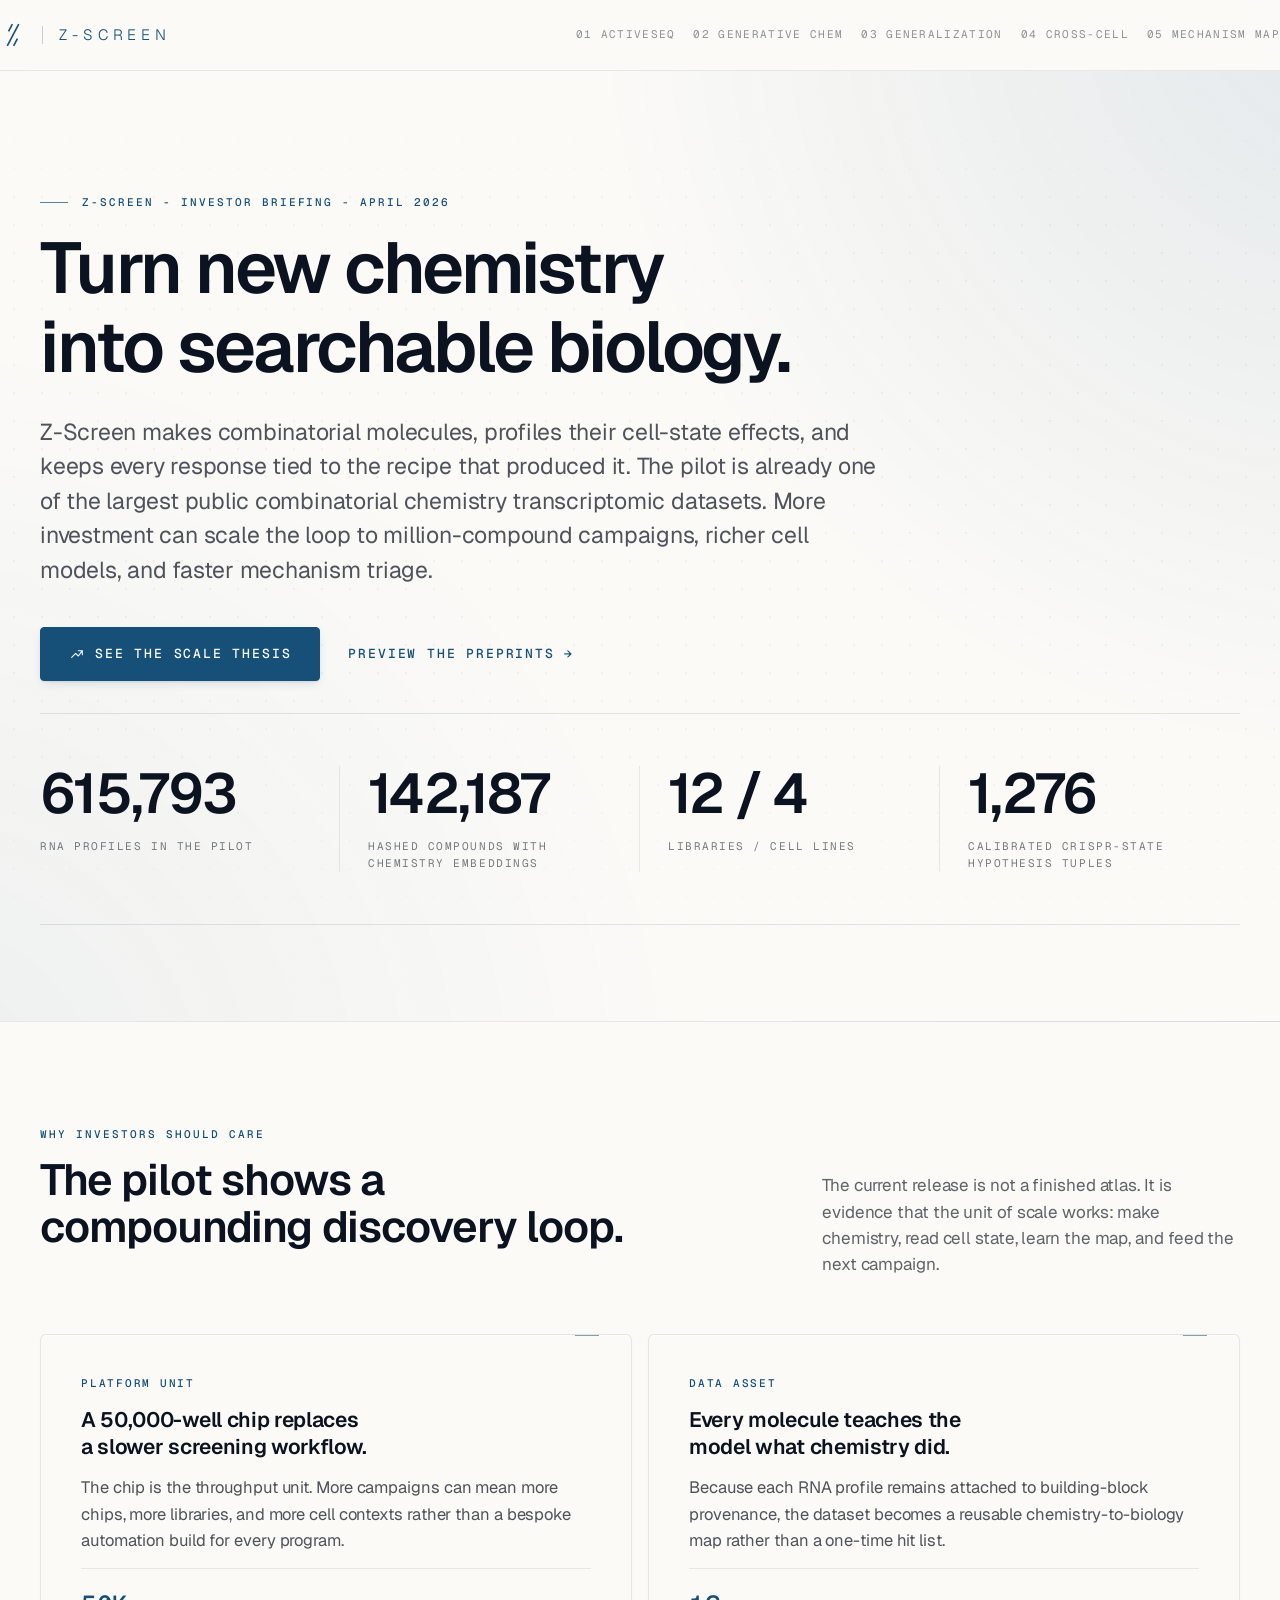
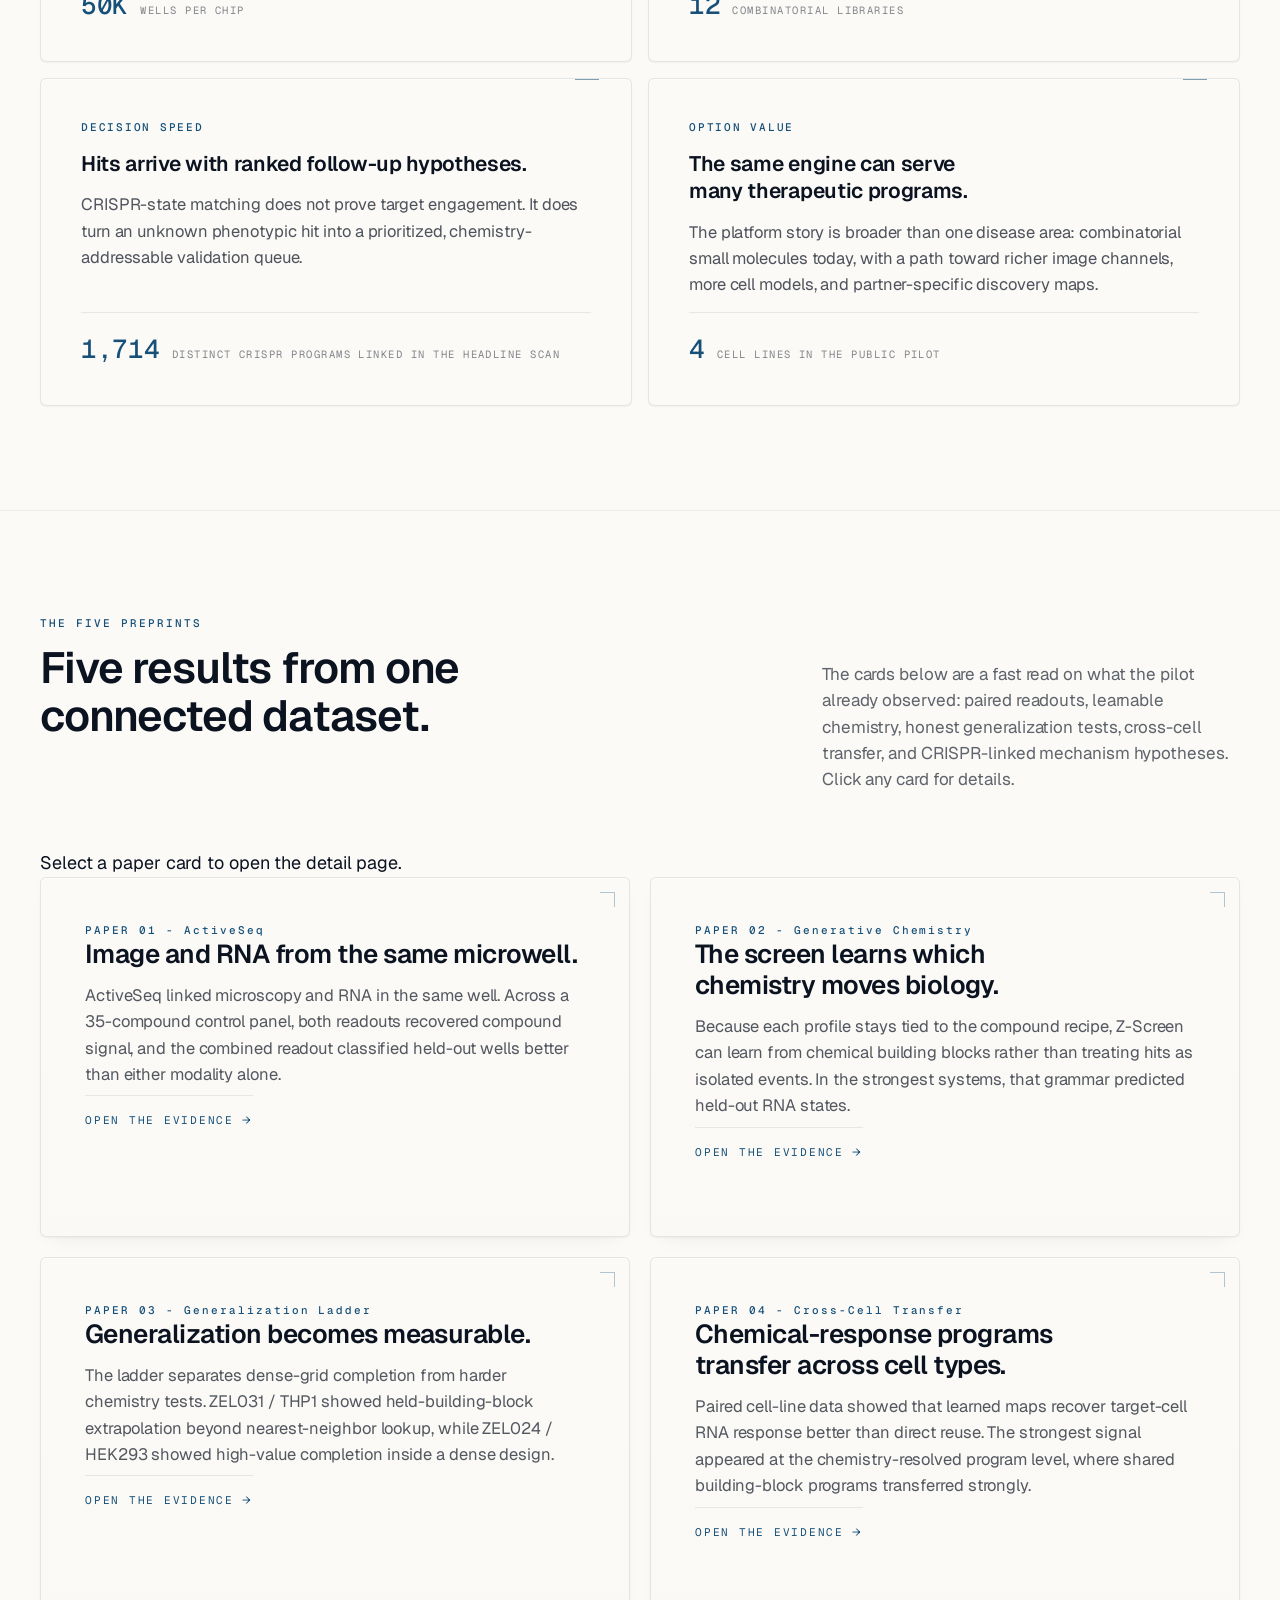
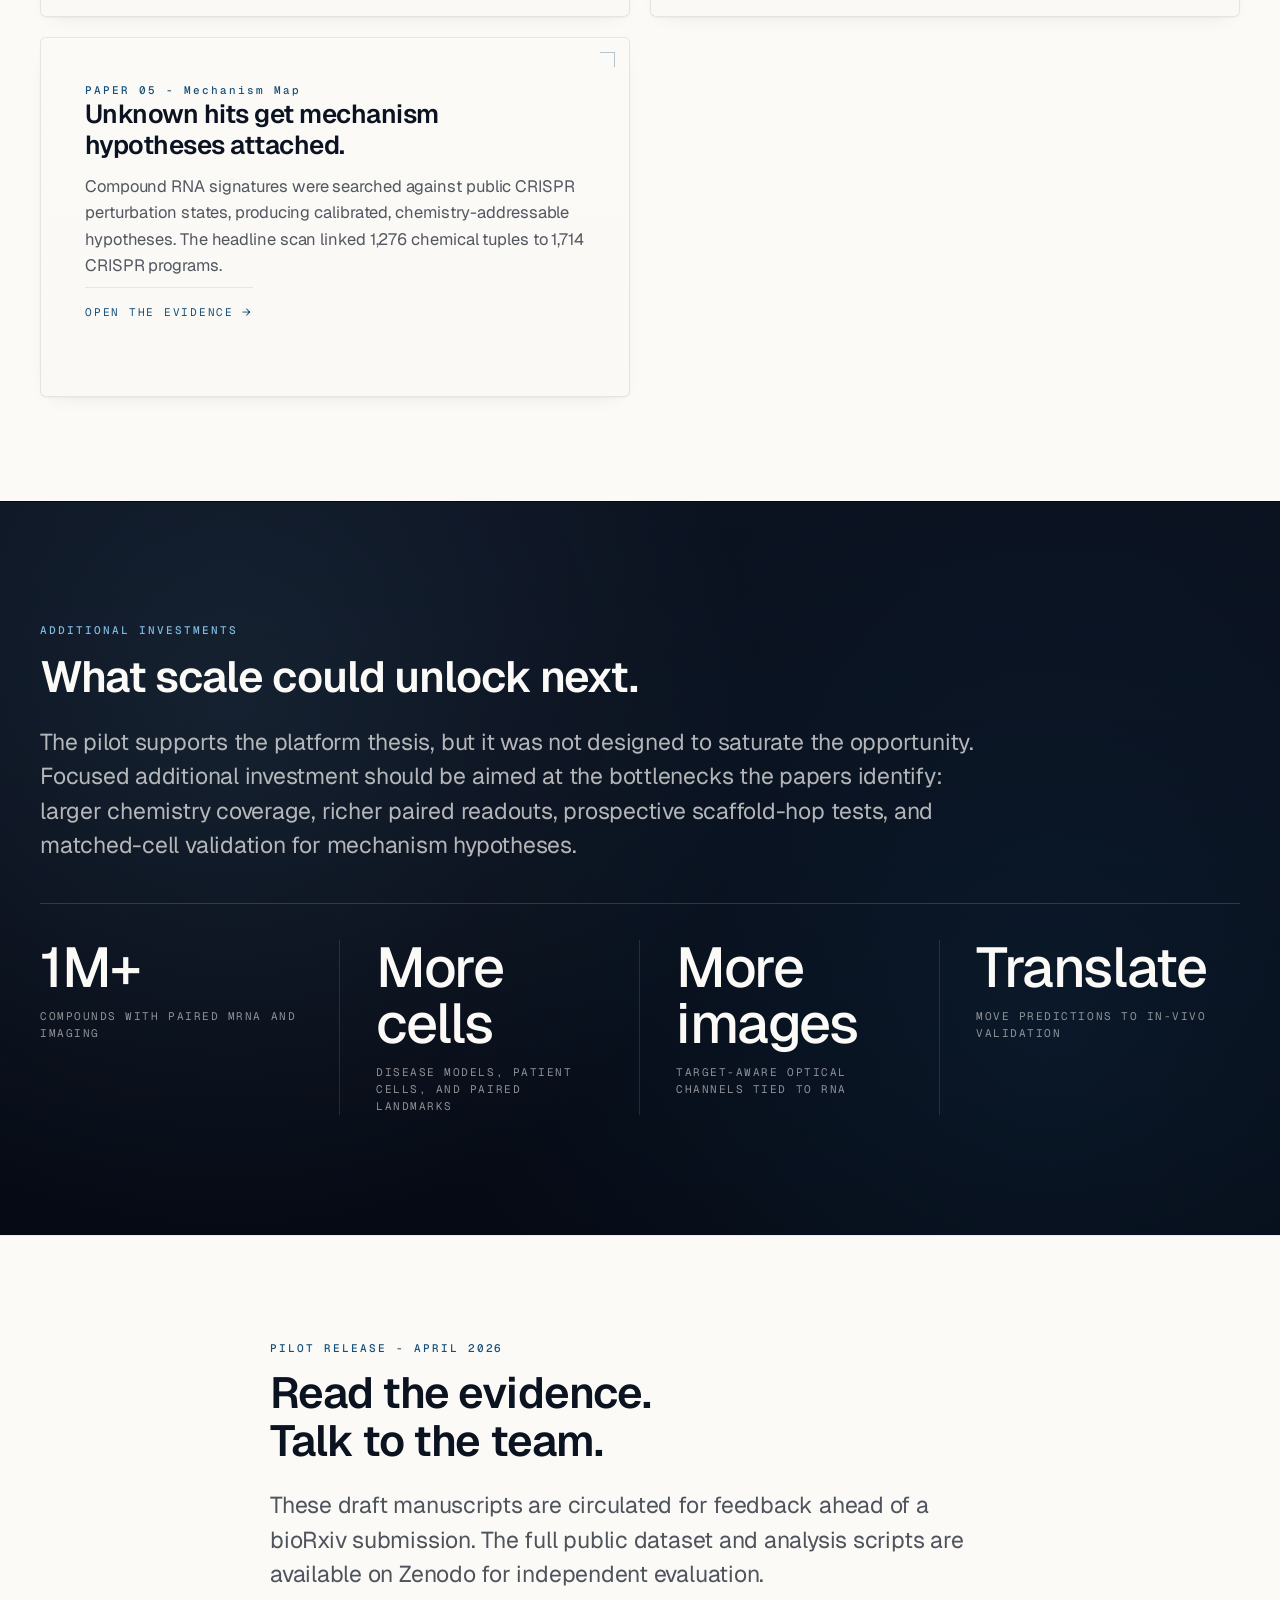
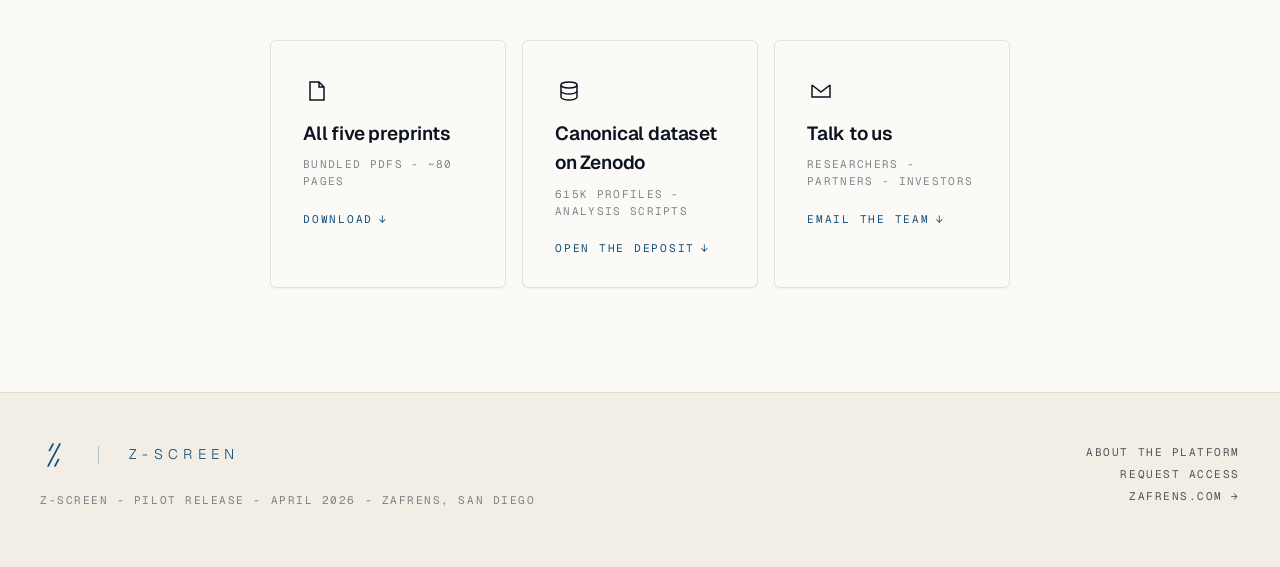
==== commit 37aa734d: "Update index.html" ====
--- a/docs/index.html
+++ b/docs/index.html
@@ -169,7 +169,7 @@
     <div class="scope-grid">
       <div class="scope-cell">
         <div class="scope-num">1M+</div>
-        <div class="scope-key">Compunds with paired mRNA and Imaging</div>
+        <div class="scope-key">Compounds with paired mRNA and Imaging</div>
       </div>
       <div class="scope-cell">
         <div class="scope-num">More cells</div>
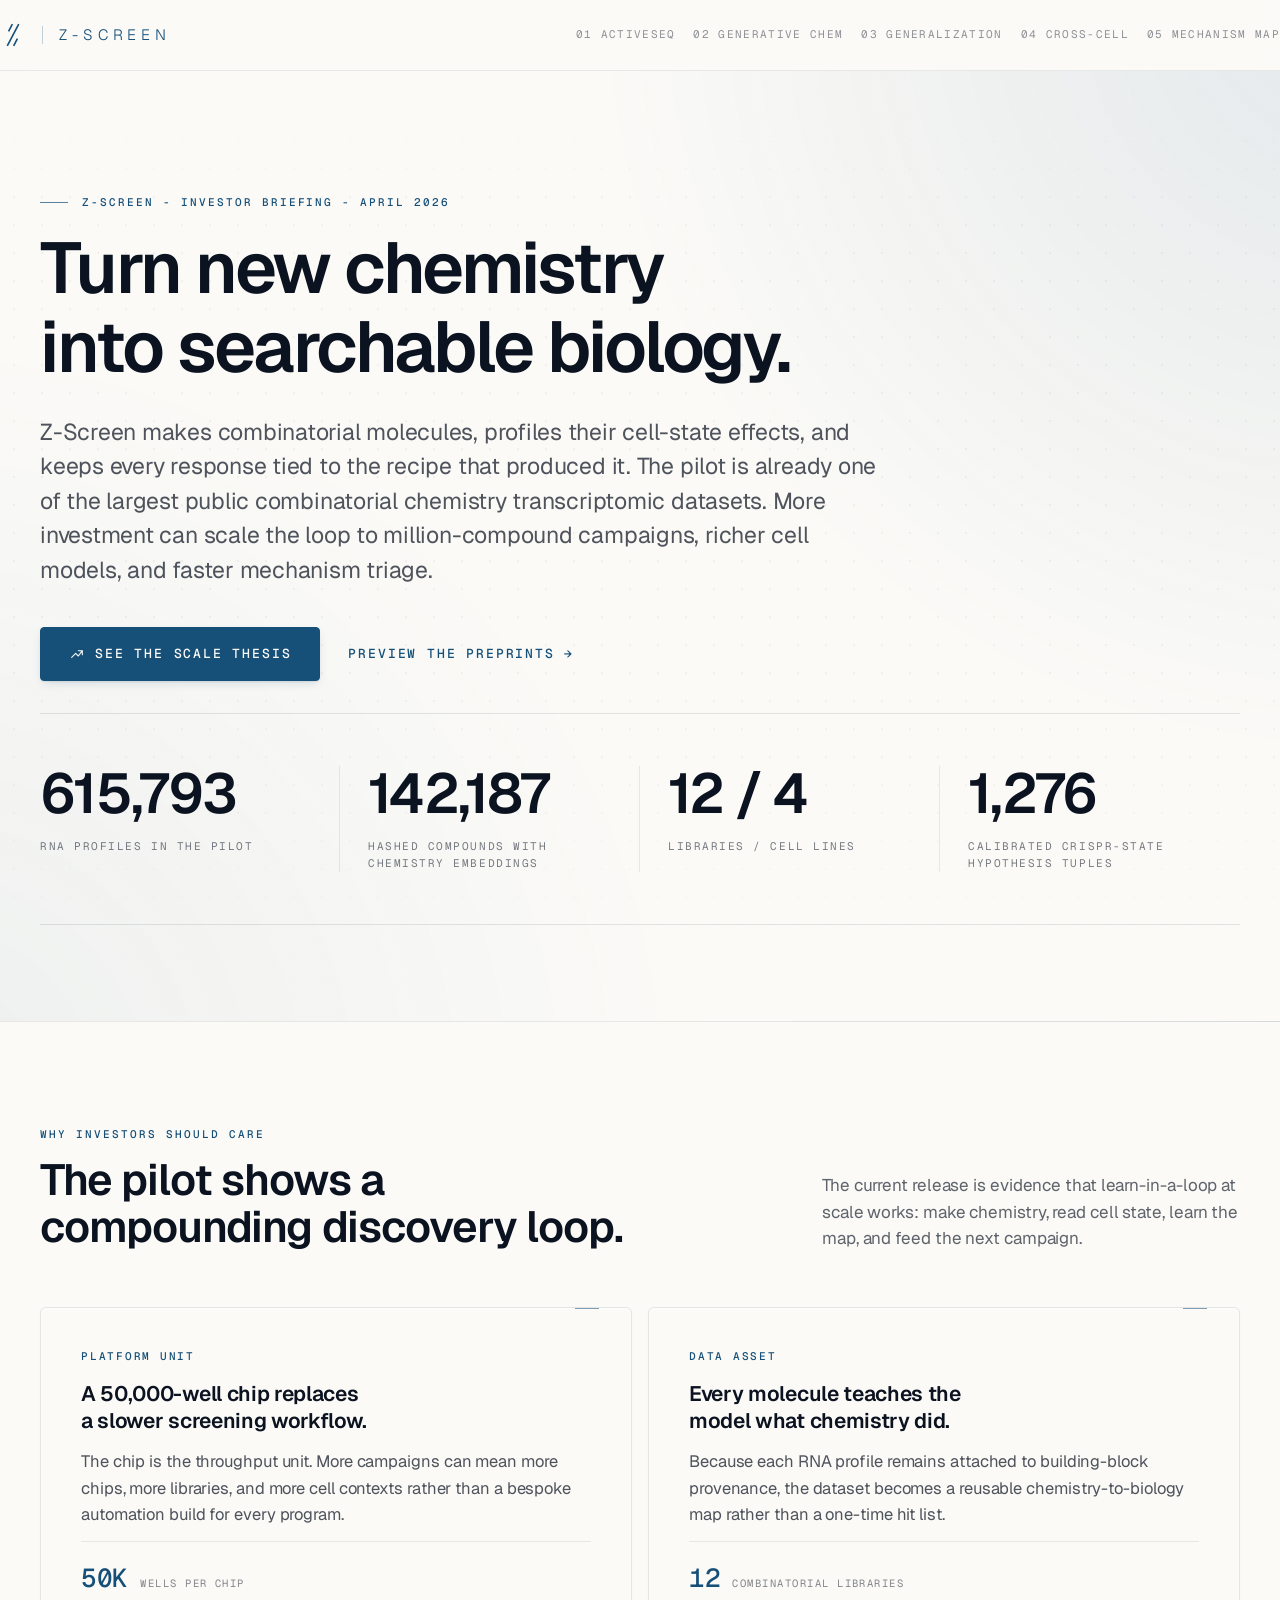
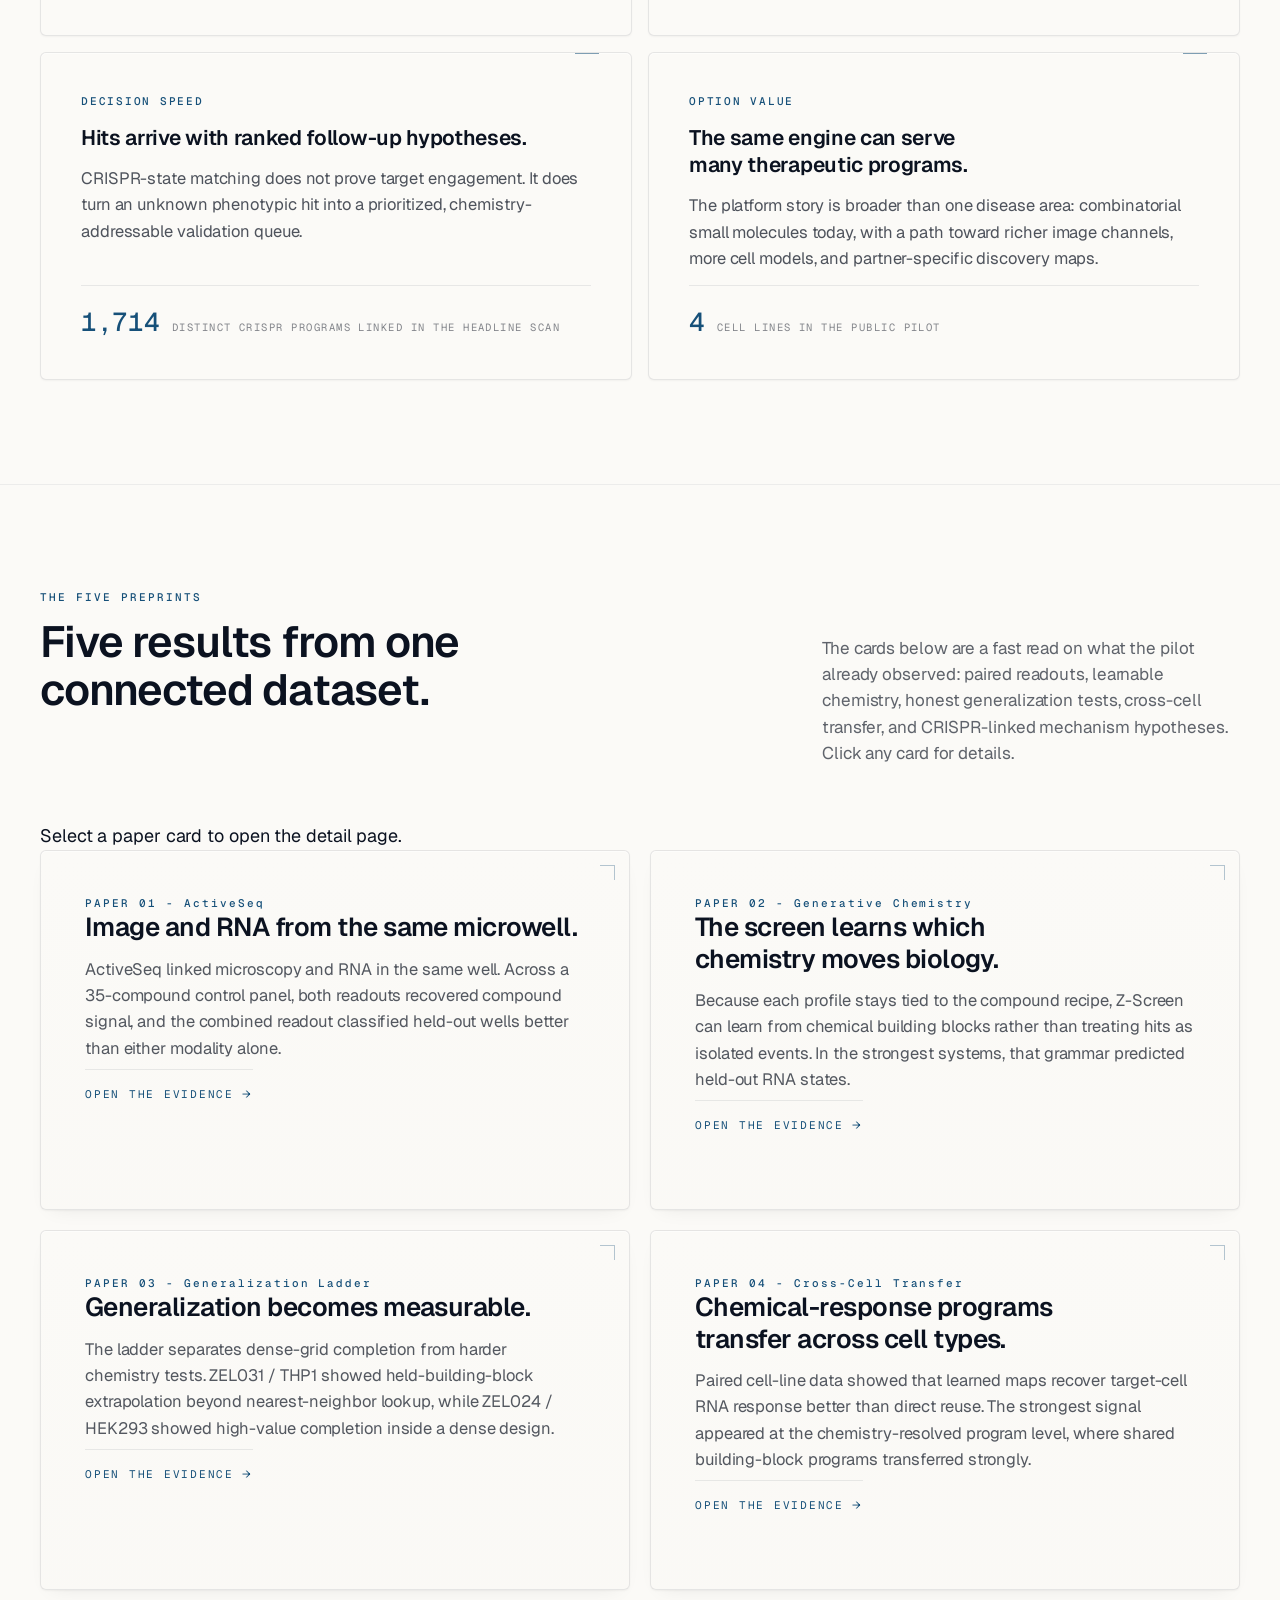
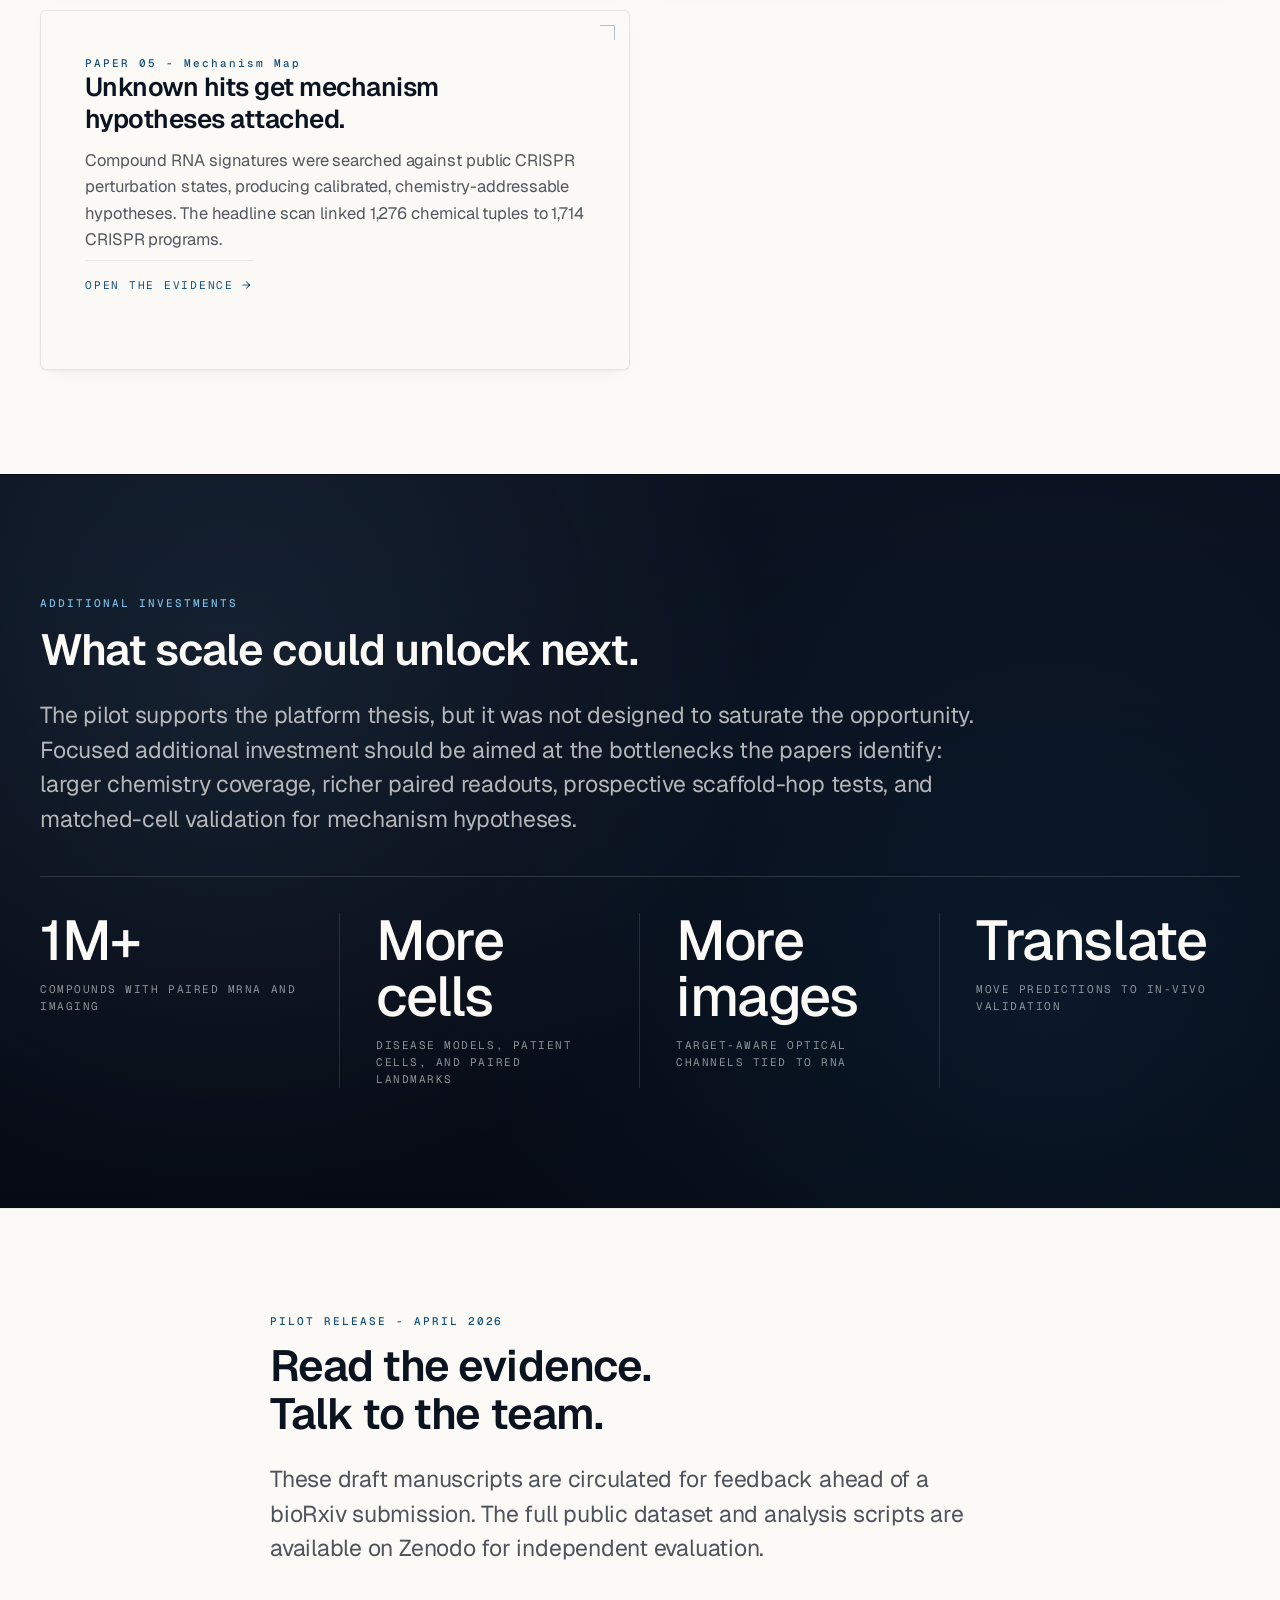
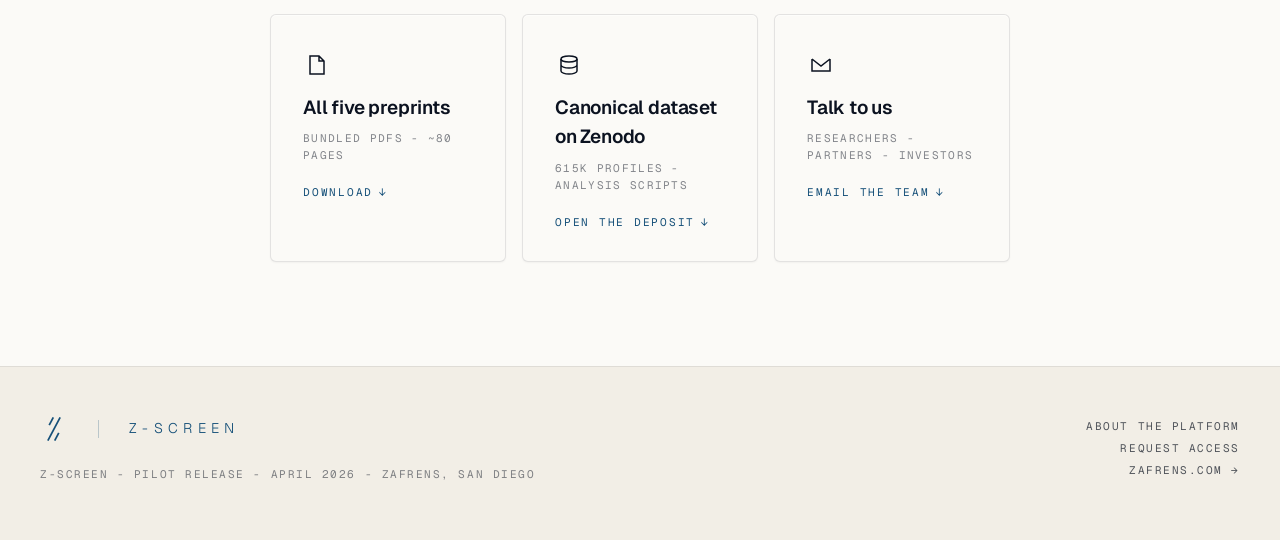
==== commit 2283fb65: "Update index.html" ====
--- a/docs/index.html
+++ b/docs/index.html
@@ -62,7 +62,7 @@
         <h2 style="margin-top:12px;max-width:24ch;">The pilot shows a compounding discovery loop.</h2>
       </div>
       <div class="section-aside" style="align-self:flex-start;padding-top:46px;">
-        <p>The current release is not a finished atlas. It is evidence that the unit of scale works: make chemistry, read cell state, learn the map, and feed the next campaign.</p>
+        <p>The current release is evidence that learn-in-a-loop at scale works: make chemistry, read cell state, learn the map, and feed the next campaign.</p>
       </div>
     </div>
 
